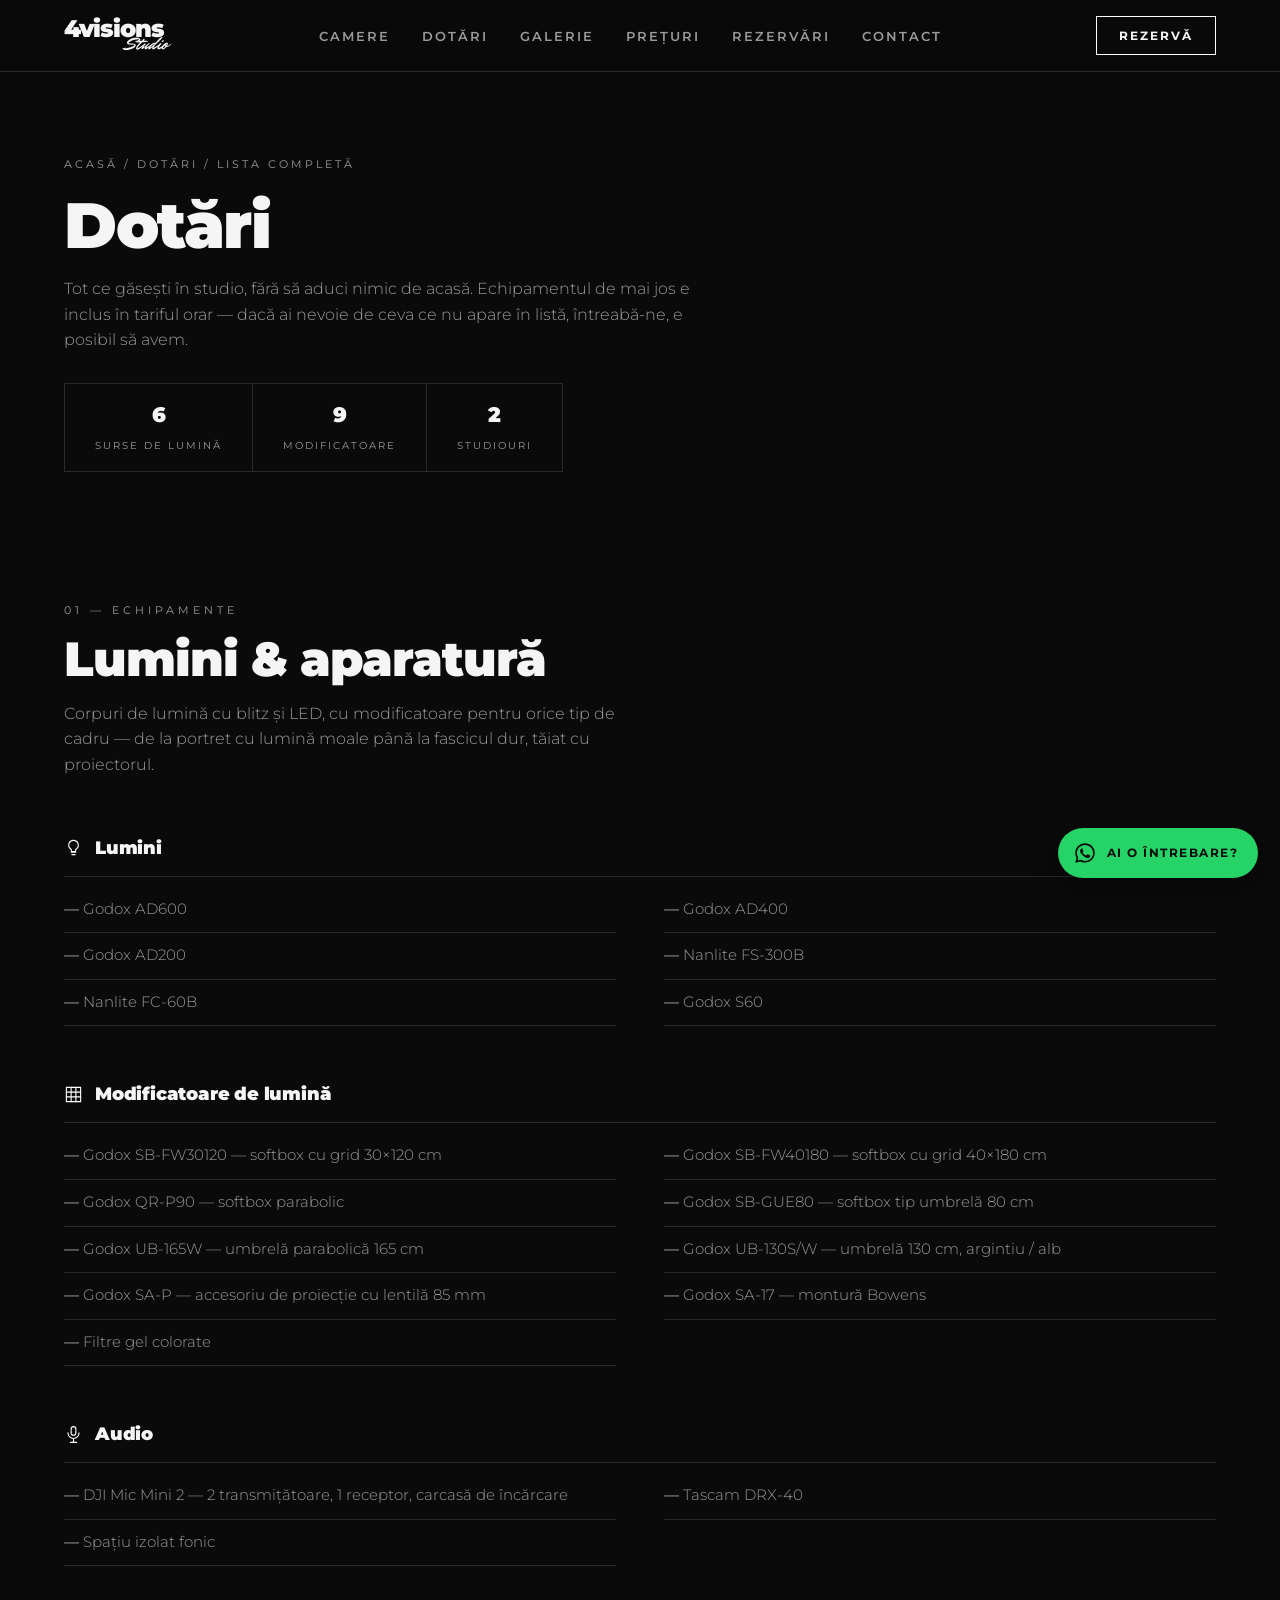
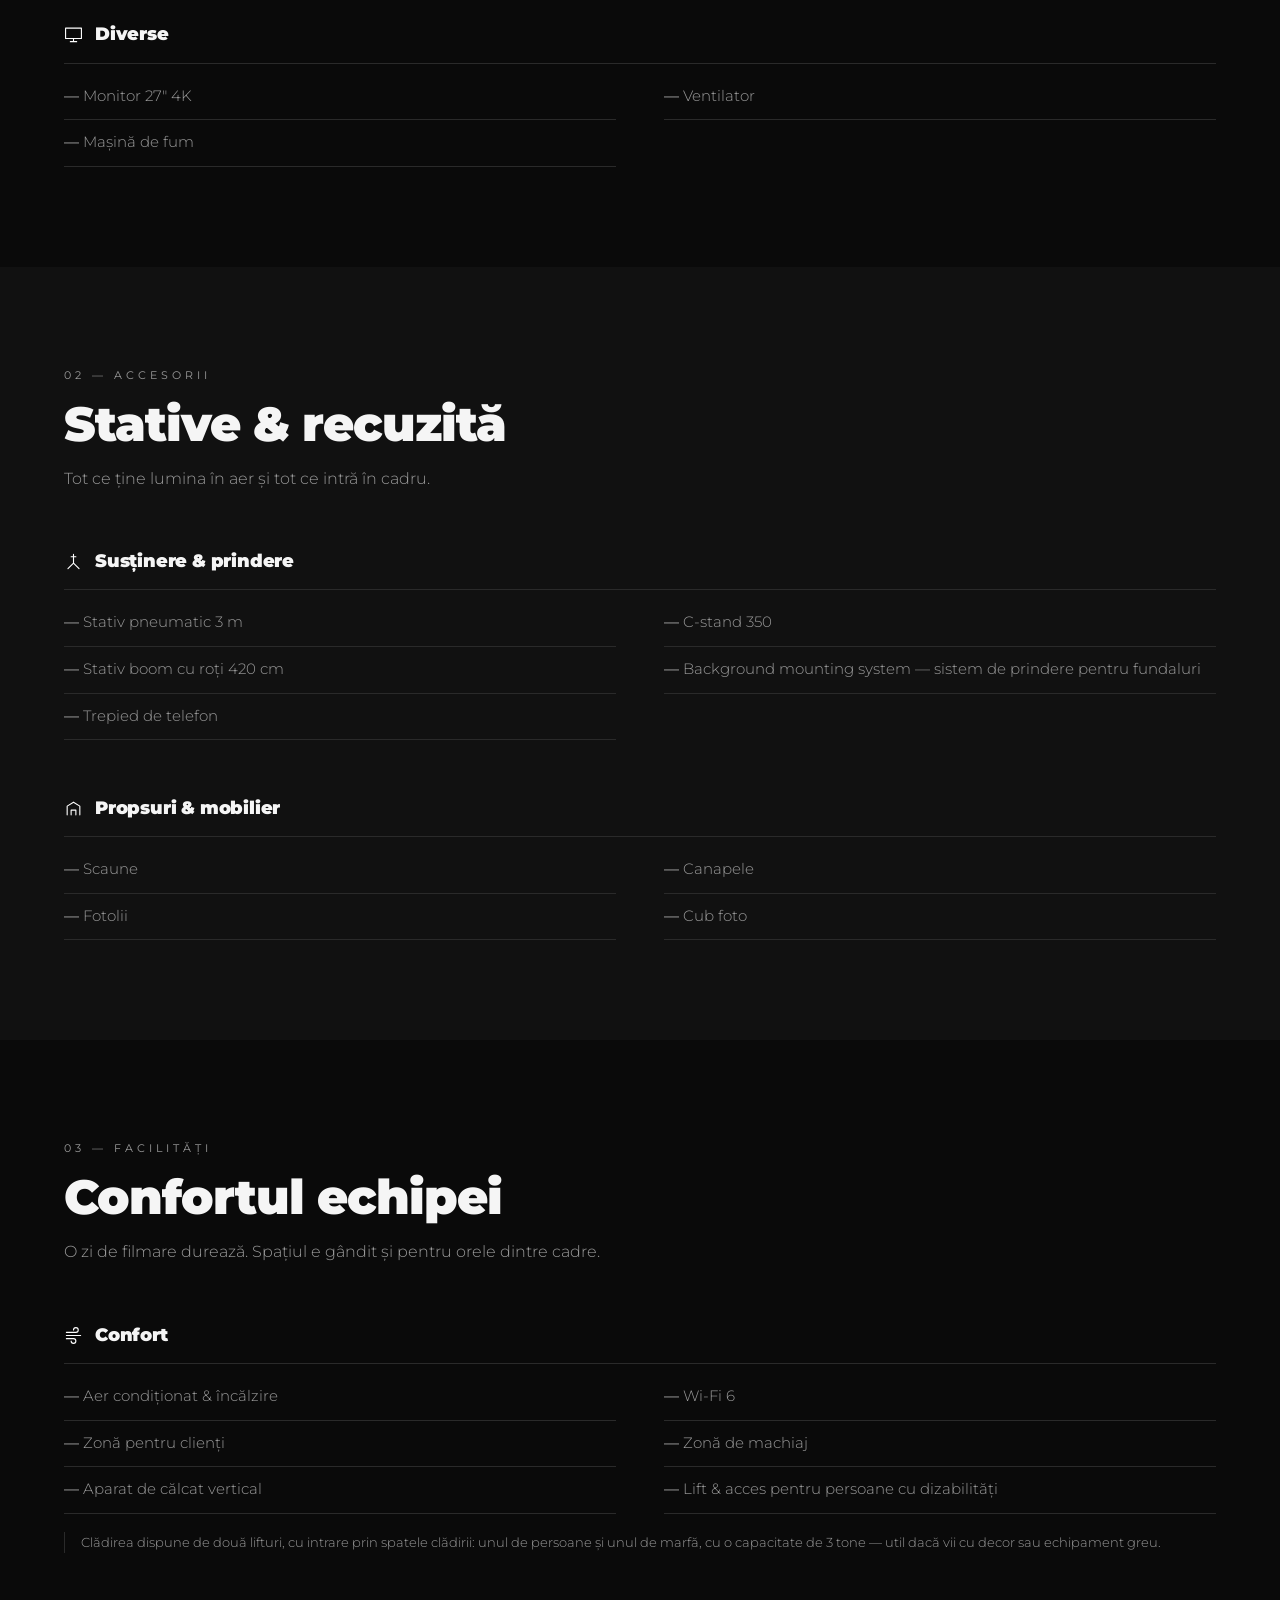
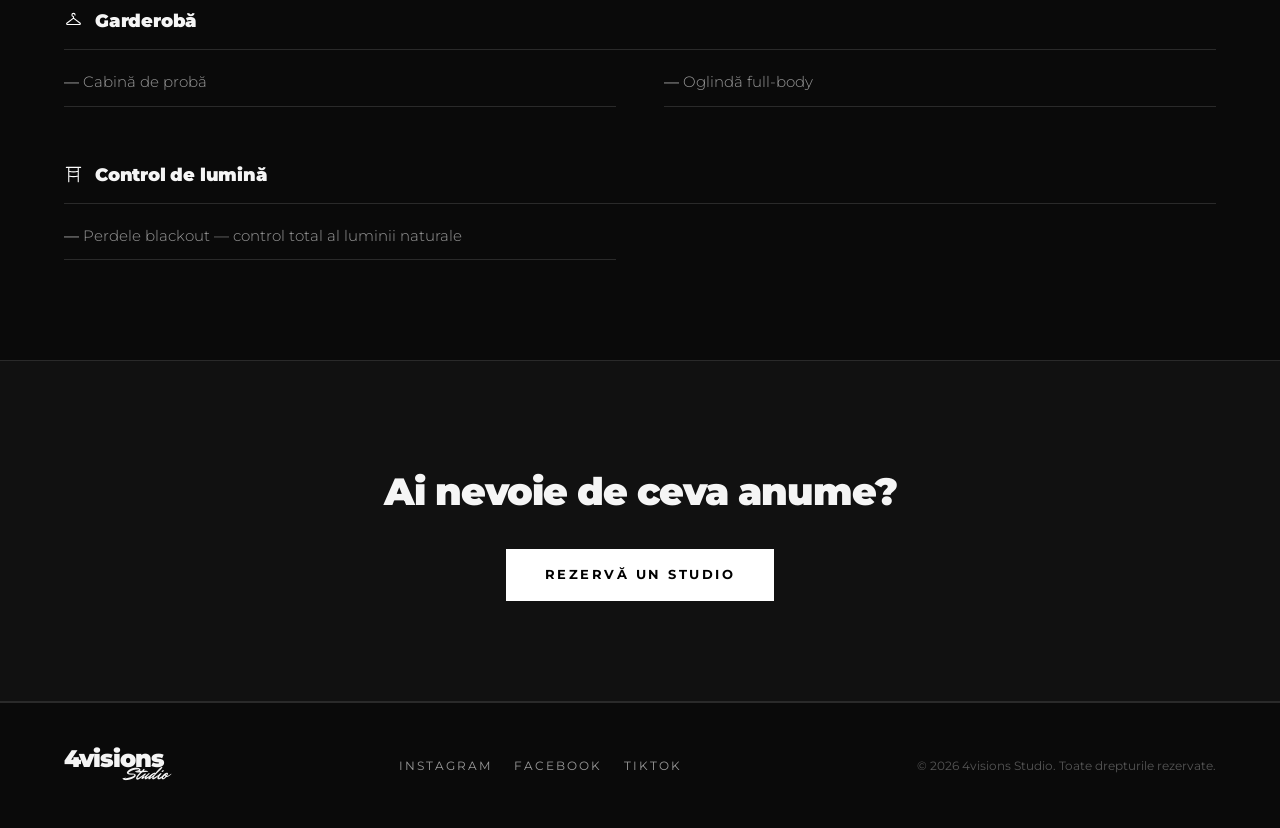
==== dotari.html @ 2b7507b4 "Secțiune Dotări: rezumat pe prima pagină + pagina completă Rezumat cu șase categorii (lumini, modifi" ====
<!DOCTYPE html>
<html lang="ro">
<head>
<meta charset="UTF-8">
<meta name="viewport" content="width=device-width, initial-scale=1.0">
<title>Dotări | 4visions Studio</title>
<meta name="description" content="Lista completă a dotărilor 4visions Studio — lumini Godox și Nanlite, modificatoare, echipament audio, accesorii de platou și facilități pentru echipe.">
<link rel="preconnect" href="https://fonts.googleapis.com">
<link rel="preconnect" href="https://fonts.gstatic.com" crossorigin>
<link href="https://fonts.googleapis.com/css2?family=Montserrat:wght@300;400;600;700;900&family=Mr+Dafoe&display=swap" rel="stylesheet">
<link rel="stylesheet" href="style.css">
<script>
/* Marchează sloturile de poză care încă n-au fișier în poze/.
   Trebuie definită înainte de imagini, ca onerror să o găsească. */
function slotGol(img){ img.closest('.gitem').classList.add('slot-gol'); }
</script>
</head>
<body>

<!-- ============ NAV ============ -->
<nav>
  <a href="index.html" class="logo" aria-label="4visions Studio">
    <span class="l1">4visions</span><span class="l2">Studio</span>
  </a>
  <ul class="nav-links" id="navLinks">
    <li><a href="index.html#camere">Camere</a></li>
    <li><a href="index.html#dotari">Dotări</a></li>
    <li><a href="index.html#galerie">Galerie</a></li>
    <li><a href="index.html#preturi">Prețuri</a></li>
    <li><a href="index.html#rezervari">Rezervări</a></li>
    <li><a href="index.html#contact">Contact</a></li>
  </ul>
  <a href="index.html#rezervari" class="nav-cta">Rezervă</a>
  <button class="burger" id="burger" aria-label="Meniu"><span></span><span></span><span></span></button>
</nav>

<!-- ============ HEAD PAGINĂ ============ -->
<header class="page-head">
  <div class="wrap">
    <span class="crumb"><a href="index.html">Acasă</a> / <a href="index.html#dotari">Dotări</a> / Lista completă</span>
    <h1>Dotări</h1>
    <p class="lead">Tot ce găsești în studio, fără să aduci nimic de acasă. Echipamentul de mai jos e inclus în tariful orar — dacă ai nevoie de ceva ce nu apare în listă, întreabă-ne, e posibil să avem.</p>
    <div class="statbar">
      <div><b>6</b><span>Surse de lumină</span></div>
      <div><b>9</b><span>Modificatoare</span></div>
      <div><b>2</b><span>Studiouri</span></div>
    </div>
  </div>
</header>

<!-- ============ ECHIPAMENTE ============ -->
<section id="echipamente">
  <div class="wrap">
    <div class="sec-head rev">
      <span class="kicker">01 — Echipamente</span>
      <h2>Lumini & aparatură</h2>
      <p>Corpuri de lumină cu blitz și LED, cu modificatoare pentru orice tip de cadru — de la portret cu lumină moale până la fascicul dur, tăiat cu proiectorul.</p>
    </div>

    <!-- Strip de poze cu echipamentul. Se ascunde automat cât timp niciun fișier nu există,
         ca pagina să nu arate goală. Ca să îl activezi, pune în poze/ oricare dintre fișierele
         de mai jos (dotari-lumini.jpg, dotari-modificatoare.jpg, …) — nu trebuie schimbat nimic aici. -->
    <div class="shots-wrap rev">
      <div class="shots">
        <figure class="gitem"><img src="poze/dotari-lumini.jpg" alt="Lumini Godox și Nanlite din dotarea studioului" onerror="slotGol(this)"><figcaption class="cap">Lumini</figcaption></figure>
        <figure class="gitem"><img src="poze/dotari-modificatoare.jpg" alt="Softbox-uri, umbrele și modificatoare de lumină" onerror="slotGol(this)"><figcaption class="cap">Modificatoare</figcaption></figure>
        <figure class="gitem"><img src="poze/dotari-audio.jpg" alt="Echipament audio: DJI Mic Mini 2 și reportofon Tascam" onerror="slotGol(this)"><figcaption class="cap">Audio</figcaption></figure>
        <figure class="gitem"><img src="poze/dotari-accesorii.jpg" alt="Stative, c-stand și accesorii de platou" onerror="slotGol(this)"><figcaption class="cap">Accesorii de platou</figcaption></figure>
        <figure class="gitem"><img src="poze/dotari-machiaj.jpg" alt="Zona de machiaj cu oglindă" onerror="slotGol(this)"><figcaption class="cap">Zonă de machiaj</figcaption></figure>
        <figure class="gitem"><img src="poze/dotari-proba.jpg" alt="Cabina de probă și oglinda full-body" onerror="slotGol(this)"><figcaption class="cap">Cabină de probă</figcaption></figure>
      </div>
    </div>

    <div class="dot-block rev">
      <h3>
        <svg class="ico" viewBox="0 0 24 24" aria-hidden="true"><path d="M9 18h6M10 21h4M12 3a6 6 0 0 0-3.5 10.9c.6.5.9 1.2.9 1.9V17h5.2v-1.2c0-.7.3-1.4.9-1.9A6 6 0 0 0 12 3Z"/></svg>
        Lumini
      </h3>
      <ul class="feat">
        <li>Godox AD600</li>
        <li>Godox AD400</li>
        <li>Godox AD200</li>
        <li>Nanlite FS-300B</li>
        <li>Nanlite FC-60B</li>
        <li>Godox S60</li>
      </ul>
    </div>

    <div class="dot-block rev">
      <h3>
        <svg class="ico" viewBox="0 0 24 24" aria-hidden="true"><rect x="3" y="3" width="18" height="18"/><path d="M3 9h18M3 15h18M9 3v18M15 3v18"/></svg>
        Modificatoare de lumină
      </h3>
      <ul class="feat">
        <li>Godox SB-FW30120 — softbox cu grid 30×120 cm</li>
        <li>Godox SB-FW40180 — softbox cu grid 40×180 cm</li>
        <li>Godox QR-P90 — softbox parabolic</li>
        <li>Godox SB-GUE80 — softbox tip umbrelă 80 cm</li>
        <li>Godox UB-165W — umbrelă parabolică 165 cm</li>
        <li>Godox UB-130S/W — umbrelă 130 cm, argintiu / alb</li>
        <li>Godox SA-P — accesoriu de proiecție cu lentilă 85 mm</li>
        <li>Godox SA-17 — montură Bowens</li>
        <li>Filtre gel colorate</li>
      </ul>
    </div>

    <div class="dot-block rev">
      <h3>
        <svg class="ico" viewBox="0 0 24 24" aria-hidden="true"><rect x="9" y="2" width="6" height="11" rx="3"/><path d="M5 10a7 7 0 0 0 14 0M12 17v5M8 22h8"/></svg>
        Audio
      </h3>
      <ul class="feat">
        <li>DJI Mic Mini 2 — 2 transmițătoare, 1 receptor, carcasă de încărcare</li>
        <li>Tascam DRX-40</li>
        <li>Spațiu izolat fonic</li>
      </ul>
    </div>

    <div class="dot-block rev">
      <h3>
        <svg class="ico" viewBox="0 0 24 24" aria-hidden="true"><rect x="2" y="4" width="20" height="13"/><path d="M8 21h8M12 17v4"/></svg>
        Diverse
      </h3>
      <ul class="feat">
        <li>Monitor 27" 4K</li>
        <li>Ventilator</li>
        <li>Mașină de fum</li>
      </ul>
    </div>
  </div>
</section>

<!-- ============ ACCESORII ============ -->
<section id="accesorii" style="background:var(--bg2)">
  <div class="wrap">
    <div class="sec-head rev">
      <span class="kicker">02 — Accesorii</span>
      <h2>Stative & recuzită</h2>
      <p>Tot ce ține lumina în aer și tot ce intră în cadru.</p>
    </div>
    <div class="dot-block rev">
      <h3>
        <svg class="ico" viewBox="0 0 24 24" aria-hidden="true"><path d="M12 3v11M5 21l7-7 7 7M9 6h6"/></svg>
        Susținere & prindere
      </h3>
      <ul class="feat">
        <li>Stativ pneumatic 3 m</li>
        <li>C-stand 350</li>
        <li>Stativ boom cu roți 420 cm</li>
        <li>Background mounting system — sistem de prindere pentru fundaluri</li>
        <li>Trepied de telefon</li>
      </ul>
    </div>
    <div class="dot-block rev">
      <h3>
        <svg class="ico" viewBox="0 0 24 24" aria-hidden="true"><path d="M4 20V9l8-5 8 5v11M9 20v-6h6v6"/></svg>
        Propsuri & mobilier
      </h3>
      <ul class="feat">
        <li>Scaune</li>
        <li>Canapele</li>
        <li>Fotolii</li>
        <li>Cub foto</li>
      </ul>
    </div>
  </div>
</section>

<!-- ============ FACILITĂȚI ============ -->
<section id="facilitati">
  <div class="wrap">
    <div class="sec-head rev">
      <span class="kicker">03 — Facilități</span>
      <h2>Confortul echipei</h2>
      <p>O zi de filmare durează. Spațiul e gândit și pentru orele dintre cadre.</p>
    </div>

    <div class="dot-block rev">
      <h3>
        <svg class="ico" viewBox="0 0 24 24" aria-hidden="true"><path d="M3 8h12a3 3 0 1 0-3-3M3 16h9a3 3 0 1 1-3 3M3 12h18"/></svg>
        Confort
      </h3>
      <ul class="feat">
        <li>Aer condiționat & încălzire</li>
        <li>Wi-Fi 6</li>
        <li>Zonă pentru clienți</li>
        <li>Zonă de machiaj</li>
        <li>Aparat de călcat vertical</li>
        <li>Lift & acces pentru persoane cu dizabilități</li>
      </ul>
      <p class="dot-note">Clădirea dispune de două lifturi, cu intrare prin spatele clădirii: unul de persoane și unul de marfă, cu o capacitate de 3 tone — util dacă vii cu decor sau echipament greu.</p>
    </div>

    <div class="dot-block rev">
      <h3>
        <svg class="ico" viewBox="0 0 24 24" aria-hidden="true"><path d="M12 7a2 2 0 1 1 2-2M12 7v2M12 9 3.5 15.5A1 1 0 0 0 4.1 17h15.8a1 1 0 0 0 .6-1.5L12 9Z"/></svg>
        Garderobă
      </h3>
      <ul class="feat">
        <li>Cabină de probă</li>
        <li>Oglindă full-body</li>
      </ul>
    </div>

    <div class="dot-block rev">
      <h3>
        <svg class="ico" viewBox="0 0 24 24" aria-hidden="true"><path d="M3 3h18M6 3v18M18 3v18M6 8c4 1 8 1 12 0M6 14c4 1 8 1 12 0"/></svg>
        Control de lumină
      </h3>
      <ul class="feat">
        <li>Perdele blackout — control total al luminii naturale</li>
      </ul>
    </div>
  </div>
</section>

<!-- lightbox -->
<div class="lb" id="lb">
  <button class="x" onclick="lbClose()">✕</button>
  <button class="prev" onclick="lbNav(-1)">‹</button>
  <img id="lbImg" src="" alt="">
  <button class="next" onclick="lbNav(1)">›</button>
</div>

<!-- ============ CTA ============ -->
<section class="cta-band">
  <div class="wrap rev">
    <h2>Ai nevoie de ceva anume?</h2>
    <a href="index.html#rezervari" class="btn solid">Rezervă un studio</a>
  </div>
</section>

<!-- ============ FOOTER ============ -->
<footer>
  <a href="index.html" class="logo"><span class="l1">4visions</span><span class="l2">Studio</span></a>
  <div class="soc">
    <a href="https://instagram.com/" target="_blank" rel="noopener">Instagram</a>
    <a href="https://facebook.com/" target="_blank" rel="noopener">Facebook</a>
    <a href="https://tiktok.com/" target="_blank" rel="noopener">TikTok</a>
  </div>
  <p>© <span id="yr"></span> 4visions Studio. Toate drepturile rezervate.</p>
</footer>

<script>
/* ---------- nav mobil ---------- */
const burger = document.getElementById('burger');
const navLinks = document.getElementById('navLinks');
burger.addEventListener('click', () => {
  burger.classList.toggle('open');
  navLinks.classList.toggle('open');
});

/* ---------- reveal la scroll ---------- */
const io = new IntersectionObserver(es => es.forEach(e => {
  if (e.isIntersecting) { e.target.classList.add('in'); io.unobserve(e.target); }
}), { threshold: .12 });
document.querySelectorAll('.rev').forEach(el => io.observe(el));

/* ---------- strip de poze: ascunde-l cât timp niciun slot n-are fișier ---------- */
window.addEventListener('load', () => {
  document.querySelectorAll('.shots-wrap').forEach(box => {
    const slots = [...box.querySelectorAll('.gitem')];
    if (slots.length && slots.every(s => s.classList.contains('slot-gol'))) box.hidden = true;
  });
});

/* ---------- lightbox ---------- */
const allItems = [...document.querySelectorAll('.gitem')];
const items = () => allItems.filter(it => !it.classList.contains('slot-gol'));
let lbIdx = 0;
const lb = document.getElementById('lb'), lbImg = document.getElementById('lbImg');
allItems.forEach(it => it.addEventListener('click', () => {
  if (it.classList.contains('slot-gol')) return;   // slot fără poză, nu deschide lightbox
  lbIdx = items().indexOf(it);
  lbImg.src = it.querySelector('img').src;
  lb.classList.add('open');
}));
function lbClose(){ lb.classList.remove('open'); }
function lbNav(d){
  const list = items();
  if (!list.length) return;
  lbIdx = (lbIdx + d + list.length) % list.length;
  lbImg.src = list[lbIdx].querySelector('img').src;
}
lb.addEventListener('click', e => { if (e.target === lb) lbClose(); });
document.addEventListener('keydown', e => {
  if (!lb.classList.contains('open')) return;
  if (e.key === 'Escape') lbClose();
  if (e.key === 'ArrowLeft') lbNav(-1);
  if (e.key === 'ArrowRight') lbNav(1);
});

document.getElementById('yr').textContent = new Date().getFullYear();
</script>
<script src="wa.js"></script>
</body>
</html>
---- style.css ----
/* ============================================================
   4VISIONS STUDIO — EDITEAZĂ CULORILE AICI DACĂ VREI
   ============================================================ */
:root{
  --bg:#0a0a0a;
  --bg2:#111111;
  --bg3:#1a1a1a;
  --text:#f5f5f5;
  --muted:#9a9a9a;
  --line:#2a2a2a;
  --accent:#ffffff;
}
*{margin:0;padding:0;box-sizing:border-box}
html{scroll-behavior:smooth}
body{background:var(--bg);color:var(--text);font-family:'Montserrat',sans-serif;line-height:1.6;overflow-x:hidden}
img{max-width:100%;display:block}
a{color:inherit;text-decoration:none}
::selection{background:#fff;color:#000}

/* ---------- LOGO (recreat din logoul original) ---------- */
.logo{display:inline-flex;flex-direction:column;line-height:1;position:relative}
.logo .l1{font-weight:900;letter-spacing:-1px;font-size:1.5rem}
.logo .l2{font-family:'Mr Dafoe',cursive;font-size:1.15rem;align-self:flex-end;margin-top:-6px;margin-right:-4px;font-weight:400}
.logo.big .l1{font-size:clamp(3.2rem,10vw,6.5rem);letter-spacing:-3px}
.logo.big .l2{font-size:clamp(1.6rem,5vw,3.2rem);margin-top:-14px;margin-right:2px}

/* ---------- NAV ---------- */
nav{position:fixed;top:0;left:0;right:0;z-index:100;display:flex;align-items:center;justify-content:space-between;padding:16px 5%;background:rgba(10,10,10,.85);backdrop-filter:blur(12px);border-bottom:1px solid var(--line)}
.nav-links{display:flex;gap:32px;list-style:none}
.nav-links a{font-size:.8rem;font-weight:600;letter-spacing:2px;text-transform:uppercase;color:var(--muted);transition:color .2s}
.nav-links a:hover{color:#fff}
.nav-cta{border:1px solid #fff;padding:9px 22px;font-size:.75rem;font-weight:700;letter-spacing:2px;text-transform:uppercase;transition:.25s}
.nav-cta:hover{background:#fff;color:#000}
.burger{display:none;flex-direction:column;gap:5px;background:none;border:none;cursor:pointer;padding:6px}
.burger span{width:26px;height:2px;background:#fff;transition:.3s}
.burger.open span:nth-child(1){transform:translateY(7px) rotate(45deg)}
.burger.open span:nth-child(2){opacity:0}
.burger.open span:nth-child(3){transform:translateY(-7px) rotate(-45deg)}

/* ---------- HERO ---------- */
.hero{min-height:100svh;display:flex;flex-direction:column;align-items:center;justify-content:center;text-align:center;position:relative;padding:120px 5% 60px;
  background:
    radial-gradient(ellipse 60% 45% at 50% 0%,rgba(255,255,255,.07),transparent),
    radial-gradient(ellipse 40% 35% at 85% 90%,rgba(255,255,255,.04),transparent),
    var(--bg)}
.hero::after{content:"";position:absolute;inset:0;background:url("data:image/svg+xml,%3Csvg xmlns='http://www.w3.org/2000/svg' width='120' height='120'%3E%3Cfilter id='n'%3E%3CfeTurbulence type='fractalNoise' baseFrequency='0.9' numOctaves='2'/%3E%3C/filter%3E%3Crect width='120' height='120' filter='url(%23n)' opacity='0.035'/%3E%3C/svg%3E");pointer-events:none}
.hero>:not(.flashes){position:relative;z-index:1}

/* ---------- BLITZ-URI PE FUNDAL ---------- */
.flashes{position:absolute;inset:0;overflow:hidden;pointer-events:none;z-index:0}
.flashes span{position:absolute;width:380px;height:380px;border-radius:50%;opacity:0;
  background:radial-gradient(circle,rgba(255,255,255,.85) 0%,rgba(255,255,255,.25) 35%,transparent 70%);
  animation:blitz 2.2s infinite}
/* dublu-pop scurt, ca un blitz real */
@keyframes blitz{
  0%,16%,100%{opacity:0}
  3%{opacity:.9}
  7%{opacity:.1}
  10%{opacity:.5}
}
.flashes span:nth-child(1){top:-8%;left:6%;animation-delay:0s}
.flashes span:nth-child(2){top:12%;right:-6%;width:460px;height:460px;animation-delay:.5s;animation-duration:2.6s}
.flashes span:nth-child(3){bottom:-10%;left:-8%;width:500px;height:500px;animation-delay:.8s;animation-duration:2.3s}
.flashes span:nth-child(4){top:38%;left:22%;width:260px;height:260px;animation-delay:1.2s;animation-duration:2.9s}
.flashes span:nth-child(5){bottom:6%;right:14%;width:320px;height:320px;animation-delay:1.5s;animation-duration:2.4s}
.flashes span:nth-child(6){top:-6%;left:44%;width:300px;height:300px;animation-delay:1.8s;animation-duration:3.1s}
.flashes span:nth-child(7){top:55%;right:-4%;width:420px;height:420px;animation-delay:.2s;animation-duration:2.7s}
.flashes span:nth-child(8){bottom:-8%;left:38%;width:360px;height:360px;animation-delay:1s;animation-duration:2.8s}
.flashes span:nth-child(9){top:20%;left:-6%;width:340px;height:340px;animation-delay:1.4s;animation-duration:2.1s}
.flashes span:nth-child(10){top:70%;left:55%;width:280px;height:280px;animation-delay:1.7s;animation-duration:3.3s}
@media(max-width:900px){.flashes span{transform:scale(.7)}}
@media(max-width:640px){.flashes span{transform:scale(.5)}}
@media (prefers-reduced-motion:reduce){.flashes span{animation:none}}
.hero p.tag{margin-top:28px;color:var(--muted);font-weight:300;font-size:clamp(.95rem,2.5vw,1.15rem);letter-spacing:1px;max-width:560px}
.hero .stats{display:flex;gap:0;margin-top:44px;border:1px solid var(--line)}
.hero .stats div{padding:16px 34px;text-align:center}
.hero .stats div+div{border-left:1px solid var(--line)}
.hero .stats b{display:block;font-size:1.5rem;font-weight:900}
.hero .stats span{font-size:.7rem;letter-spacing:2px;text-transform:uppercase;color:var(--muted)}
.hero-btns{display:flex;gap:16px;margin-top:44px;flex-wrap:wrap;justify-content:center}
.btn{display:inline-block;padding:15px 38px;font-size:.8rem;font-weight:700;letter-spacing:2.5px;text-transform:uppercase;border:1px solid #fff;transition:.25s;cursor:pointer;background:none;color:#fff;font-family:inherit}
.btn.solid{background:#fff;color:#000}
.btn.solid:hover{background:transparent;color:#fff}
.btn.ghost:hover{background:#fff;color:#000}
.scroll-hint{position:absolute;bottom:26px;left:50%;transform:translateX(-50%);color:var(--muted);font-size:.65rem;letter-spacing:3px;text-transform:uppercase;animation:float 2.2s ease-in-out infinite}
@keyframes float{0%,100%{transform:translate(-50%,0)}50%{transform:translate(-50%,8px)}}

/* ---------- SECȚIUNI ---------- */
section{padding:100px 5%}
.wrap{max-width:1200px;margin:0 auto}
.sec-head{margin-bottom:56px}
.sec-head .kicker{font-size:.7rem;letter-spacing:4px;text-transform:uppercase;color:var(--muted);display:block;margin-bottom:12px}
.sec-head h2{font-size:clamp(1.9rem,5vw,3rem);font-weight:900;letter-spacing:-1px;line-height:1.15}
.sec-head p{color:var(--muted);margin-top:14px;max-width:600px;font-weight:300}

/* ---------- CAMERE ---------- */
.rooms{display:grid;grid-template-columns:1fr 1fr;gap:28px}
.room{border:1px solid var(--line);background:var(--bg2);overflow:hidden;display:flex;flex-direction:column;transition:transform .3s,border-color .3s}
.room:hover{transform:translateY(-6px);border-color:#555}
.room .ph{aspect-ratio:16/10;overflow:hidden;position:relative}
.room .ph img{width:100%;height:100%;object-fit:cover;filter:grayscale(35%);transition:transform .6s,filter .6s}
.room:hover .ph img{transform:scale(1.05);filter:grayscale(0%)}
.room .badge{position:absolute;top:16px;left:16px;background:rgba(0,0,0,.75);backdrop-filter:blur(6px);padding:8px 16px;font-size:.72rem;font-weight:700;letter-spacing:2px;text-transform:uppercase;border:1px solid rgba(255,255,255,.25)}
.room .body{padding:32px;flex:1;display:flex;flex-direction:column}
.room h3{font-size:1.5rem;font-weight:900;letter-spacing:-.5px}
.room .mp{font-size:2.6rem;font-weight:900;color:transparent;-webkit-text-stroke:1px #666;line-height:1;margin:6px 0 18px}
.room ul{list-style:none;margin-bottom:26px}
.room li{padding:9px 0;border-bottom:1px solid var(--line);color:var(--muted);font-size:.9rem;font-weight:300}
.room li::before{content:"— ";color:#fff}
.room .btn{margin-top:auto;text-align:center}

/* ---------- GALERIE ---------- */
#galerie{background:var(--bg2)}
.filters{display:flex;gap:12px;flex-wrap:wrap;margin-bottom:36px}
.filters button{background:none;border:1px solid var(--line);color:var(--muted);padding:10px 24px;font-size:.72rem;font-weight:700;letter-spacing:2px;text-transform:uppercase;cursor:pointer;transition:.2s;font-family:inherit}
.filters button.active,.filters button:hover{border-color:#fff;color:#fff}
.grid{display:grid;grid-template-columns:repeat(3,1fr);gap:18px}
.gitem{position:relative;overflow:hidden;cursor:pointer;aspect-ratio:4/5;background:var(--bg3)}
.gitem img{width:100%;height:100%;object-fit:cover;filter:grayscale(25%);transition:transform .5s,filter .5s}
.gitem:hover img{transform:scale(1.06);filter:grayscale(0)}
.gitem .cap{position:absolute;inset:auto 0 0 0;padding:40px 18px 14px;background:linear-gradient(transparent,rgba(0,0,0,.85));font-size:.72rem;letter-spacing:2px;text-transform:uppercase;opacity:0;transform:translateY(8px);transition:.3s}
.gitem:hover .cap{opacity:1;transform:translateY(0)}
.gitem.hide{display:none}

/* lightbox */
.lb{position:fixed;inset:0;background:rgba(0,0,0,.95);z-index:200;display:none;align-items:center;justify-content:center;padding:5%}
.lb.open{display:flex}
.lb img{max-width:92vw;max-height:86vh;object-fit:contain}
.lb button{position:absolute;background:none;border:1px solid #444;color:#fff;width:48px;height:48px;font-size:1.2rem;cursor:pointer;transition:.2s}
.lb button:hover{border-color:#fff}
.lb .x{top:22px;right:22px}
.lb .prev{left:18px;top:50%;transform:translateY(-50%)}
.lb .next{right:18px;top:50%;transform:translateY(-50%)}

/* ---------- PREȚURI ---------- */
.prices{display:grid;grid-template-columns:1fr 1fr;gap:28px}
.pcard{border:1px solid var(--line);padding:44px 38px;background:var(--bg2);position:relative;transition:border-color .3s}
.pcard:hover{border-color:#666}
.pcard .name{font-size:.75rem;letter-spacing:3px;text-transform:uppercase;color:var(--muted)}
.pcard h3{font-size:1.6rem;font-weight:900;margin:6px 0 4px}
.pcard .price{font-size:3rem;font-weight:900;margin:18px 0 4px}
.pcard .price small{font-size:1rem;font-weight:400;color:var(--muted)}
.pcard hr{border:none;border-top:1px solid var(--line);margin:24px 0}
.pcard ul{list-style:none}
.pcard li{padding:8px 0;color:var(--muted);font-size:.9rem;font-weight:300;display:flex;justify-content:space-between;gap:12px}
.pcard li b{color:#fff;font-weight:600;white-space:nowrap}
.pnote{margin-top:26px;color:var(--muted);font-size:.85rem;font-weight:300;text-align:center}

/* ---------- REZERVĂRI ---------- */
#rezervari{background:var(--bg2)}
.book{display:grid;grid-template-columns:1fr 1fr;gap:48px;align-items:start}
.field{margin-bottom:22px}
.field label{display:block;font-size:.7rem;letter-spacing:2.5px;text-transform:uppercase;color:var(--muted);margin-bottom:10px}
.field input,.field select,.field textarea{width:100%;background:var(--bg);border:1px solid var(--line);color:#fff;padding:14px 16px;font-family:inherit;font-size:.95rem;transition:border-color .2s;border-radius:0;-webkit-appearance:none}
.field input:focus,.field select:focus,.field textarea:focus{outline:none;border-color:#fff}
.field select{background-image:url("data:image/svg+xml,%3Csvg xmlns='http://www.w3.org/2000/svg' width='12' height='8'%3E%3Cpath d='M1 1l5 5 5-5' stroke='%23999' fill='none' stroke-width='2'/%3E%3C/svg%3E");background-repeat:no-repeat;background-position:right 16px center}
.two{display:grid;grid-template-columns:1fr 1fr;gap:16px}

/* calendar */
.cal{border:1px solid var(--line);background:var(--bg);padding:22px}
.cal-head{display:flex;align-items:center;justify-content:space-between;margin-bottom:16px}
.cal-head b{font-size:.85rem;letter-spacing:2px;text-transform:uppercase}
.cal-head button{background:none;border:1px solid var(--line);color:#fff;width:36px;height:36px;cursor:pointer;transition:.2s;font-size:.9rem}
.cal-head button:hover{border-color:#fff}
.cal-grid{display:grid;grid-template-columns:repeat(7,1fr);gap:5px;text-align:center}
.cal-grid .dow{font-size:.6rem;letter-spacing:1px;color:var(--muted);text-transform:uppercase;padding:6px 0}
.cal-grid .day{aspect-ratio:1;display:flex;align-items:center;justify-content:center;font-size:.85rem;cursor:pointer;border:1px solid transparent;transition:.15s}
.cal-grid .day:hover{border-color:#666}
.cal-grid .day.off{color:#3a3a3a;cursor:default;border:none}
.cal-grid .day.sel{background:#fff;color:#000;font-weight:700}
.cal-grid .day.today{border-color:#555}
.slots{display:grid;grid-template-columns:repeat(4,1fr);gap:8px;margin-top:18px}
.slots button{background:none;border:1px solid var(--line);color:var(--muted);padding:10px 0;font-size:.8rem;cursor:pointer;transition:.15s;font-family:inherit}
.slots button:hover{border-color:#fff;color:#fff}
.slots button.sel{background:#fff;color:#000;font-weight:700;border-color:#fff}
.summary{margin-top:22px;border:1px dashed var(--line);padding:18px;font-size:.85rem;color:var(--muted)}
.summary b{color:#fff}
.summary .est{font-size:1.25rem;font-weight:900;color:#fff;margin-top:6px}
.book .btn{width:100%;margin-top:8px}
.ok-msg{display:none;margin-top:16px;border:1px solid #2e5c34;background:#12210f;color:#9fd98f;padding:14px 18px;font-size:.85rem}

/* ---------- CONTACT ---------- */
.contact{display:grid;grid-template-columns:repeat(3,1fr);gap:28px}
.ccard{border:1px solid var(--line);padding:36px 30px;background:var(--bg2);text-align:center;transition:border-color .3s}
.ccard:hover{border-color:#666}
.ccard .ico{font-size:1.6rem;margin-bottom:14px}
.ccard h4{font-size:.75rem;letter-spacing:3px;text-transform:uppercase;color:var(--muted);margin-bottom:10px}
.ccard p,.ccard a{font-size:1.05rem;font-weight:600}
.ccard small{display:block;color:var(--muted);font-weight:300;margin-top:6px}

/* ---------- BLOC ÎNTREBĂRI ---------- */
.ask{margin-top:38px;padding:34px 30px;border:1px solid var(--line);background:var(--bg2);text-align:center}
.ask p{color:var(--muted);font-weight:300;margin-bottom:20px}

/* ---------- BUTON FLOTANT WHATSAPP ---------- */
.wa-fab{position:fixed;right:22px;bottom:22px;z-index:120;display:flex;align-items:center;gap:10px;
  padding:13px 20px 13px 15px;border-radius:999px;background:#25d366;color:#0a0a0a;
  font-size:.78rem;font-weight:700;letter-spacing:1.5px;text-transform:uppercase;
  box-shadow:0 8px 28px rgba(0,0,0,.45);transition:transform .25s,box-shadow .25s}
.wa-fab svg{width:24px;height:24px;fill:#0a0a0a;flex-shrink:0}
.wa-fab:hover{transform:translateY(-3px);box-shadow:0 12px 34px rgba(37,211,102,.35)}
@media(max-width:640px){
  .wa-fab{right:16px;bottom:16px;padding:14px;gap:0}
  .wa-fab span{display:none}
}

/* ---------- FOOTER ---------- */
footer{border-top:1px solid var(--line);padding:44px 5%;display:flex;align-items:center;justify-content:space-between;gap:20px;flex-wrap:wrap}
footer .soc{display:flex;gap:22px}
footer .soc a{font-size:.75rem;letter-spacing:2px;text-transform:uppercase;color:var(--muted);transition:.2s}
footer .soc a:hover{color:#fff}
footer p{color:#555;font-size:.75rem}

/* fade-in la scroll */
.rev{opacity:0;transform:translateY(28px);transition:opacity .7s,transform .7s}
.rev.in{opacity:1;transform:none}

/* ---------- RESPONSIVE ---------- */
@media(max-width:900px){
  .rooms,.prices,.book{grid-template-columns:1fr}
  .grid{grid-template-columns:repeat(2,1fr)}
  .contact{grid-template-columns:1fr}
  section{padding:72px 5%}
  .nav-links{gap:18px}
  .nav-links a{font-size:.72rem;letter-spacing:1.2px}
}
@media(max-width:640px){
  .burger{display:flex}
  .nav-links{position:fixed;top:61px;left:0;right:0;background:rgba(10,10,10,.97);backdrop-filter:blur(14px);flex-direction:column;align-items:center;gap:0;max-height:0;overflow:hidden;transition:max-height .35s;border-bottom:1px solid var(--line)}
  .nav-links.open{max-height:420px}
  .nav-links li{width:100%;text-align:center}
  .nav-links a{display:block;padding:17px 0;border-top:1px solid var(--line)}
  .nav-cta{display:none}
  .grid{grid-template-columns:1fr}
  .hero .stats{flex-direction:column;width:100%;max-width:340px}
  .hero .stats div+div{border-left:none;border-top:1px solid var(--line)}
  .slots{grid-template-columns:repeat(3,1fr)}
  .two{grid-template-columns:1fr}
}

/* ---------- PAGINĂ CAMERĂ (studio-mare.html / camera-foto.html) ---------- */
.room .ph{display:block}
.room .btns{margin-top:auto;display:grid;grid-template-columns:1fr 1fr;gap:12px}
.room .btns .btn{text-align:center;padding:15px 12px}
.page-head{padding:150px 5% 30px}
.crumb{font-size:.7rem;letter-spacing:3px;text-transform:uppercase;color:var(--muted)}
.crumb a:hover{color:#fff}
.page-head h1{font-size:clamp(2.2rem,6vw,4rem);font-weight:900;letter-spacing:-1.5px;margin-top:14px;line-height:1.1}
.page-head .lead{color:var(--muted);max-width:640px;margin-top:16px;font-weight:300}
.statbar{display:inline-flex;margin-top:30px;border:1px solid var(--line);flex-wrap:wrap}
.statbar div{padding:14px 30px;text-align:center}
.statbar div+div{border-left:1px solid var(--line)}
.statbar b{display:block;font-size:1.3rem;font-weight:900}
.statbar span{font-size:.65rem;letter-spacing:2px;text-transform:uppercase;color:var(--muted)}
.space-grid{display:grid;grid-template-columns:repeat(3,1fr);gap:18px}
.space-grid .gitem{aspect-ratio:3/4}
/* Slot fără poză: apare cât timp fișierul din src nu există.
   Pui fișierul în poze/ cu numele din comentariul HTML și slotul devine poză, fără alte modificări. */
.gitem.slot-gol{background:var(--bg2);border:1px dashed var(--line);cursor:default}
.gitem.slot-gol img{display:none}
.gitem.slot-gol .cap{position:absolute;inset:0;padding:0;background:none;display:grid;place-items:center;opacity:1;transform:none;color:var(--muted);font-size:.68rem;letter-spacing:2px}
.gitem.slot-gol:hover img{transform:none}
.feat{display:grid;grid-template-columns:1fr 1fr;gap:0 48px;list-style:none;margin-top:10px}
.feat li{padding:11px 0;border-bottom:1px solid var(--line);color:var(--muted);font-size:.92rem;font-weight:300}
.feat li::before{content:"— ";color:#fff}
.cta-band{border-top:1px solid var(--line);border-bottom:1px solid var(--line);background:var(--bg2);text-align:center}
.cta-band h2{font-size:clamp(1.6rem,4vw,2.4rem);font-weight:900;letter-spacing:-1px;margin-bottom:26px}

/* ---------- DOTĂRI ---------- */
/* rezumatul de pe prima pagină (între Camere și Galerie) */
#dotari{border-top:1px solid var(--line)}
.dot-grid{display:grid;grid-template-columns:repeat(3,1fr);gap:20px}
.dot-card{border:1px solid var(--line);background:var(--bg2);padding:30px 26px;transition:border-color .3s,transform .3s}
.dot-card:hover{border-color:#555;transform:translateY(-4px)}
.dot-card h3{font-size:.95rem;font-weight:700;letter-spacing:.5px;margin:16px 0 10px}
.dot-card p{color:var(--muted);font-size:.85rem;font-weight:300;line-height:1.6}
.ico{width:26px;height:26px;stroke:#fff;fill:none;stroke-width:1.4;stroke-linecap:round;stroke-linejoin:round;display:block}
.dot-more{margin-top:40px;text-align:center}

/* pagina dotari.html */
.dot-block{margin-bottom:54px}
.dot-block:last-child{margin-bottom:0}
.dot-block>h3{font-size:1.1rem;font-weight:900;letter-spacing:-.2px;padding-bottom:14px;border-bottom:1px solid var(--line);display:flex;align-items:center;gap:12px}
.dot-block>h3 .ico{width:19px;height:19px;flex:none}
.dot-note{color:var(--muted);font-size:.82rem;font-weight:300;line-height:1.6;margin-top:18px;padding-left:16px;border-left:1px solid var(--line)}
/* strip de poze cu echipamentele; se ascunde singur cât timp niciun slot n-are fișier */
.shots{display:grid;grid-template-columns:repeat(3,1fr);gap:18px;margin-bottom:54px}
.shots .gitem{aspect-ratio:4/3}
@media(max-width:900px){
  .space-grid{grid-template-columns:1fr}
  .feat{grid-template-columns:1fr}
  .statbar div{padding:12px 18px}
  .dot-grid{grid-template-columns:1fr 1fr}
  .shots{grid-template-columns:1fr 1fr}
}
@media(max-width:640px){
  .room .btns{grid-template-columns:1fr}
  .dot-grid,.shots{grid-template-columns:1fr}
}
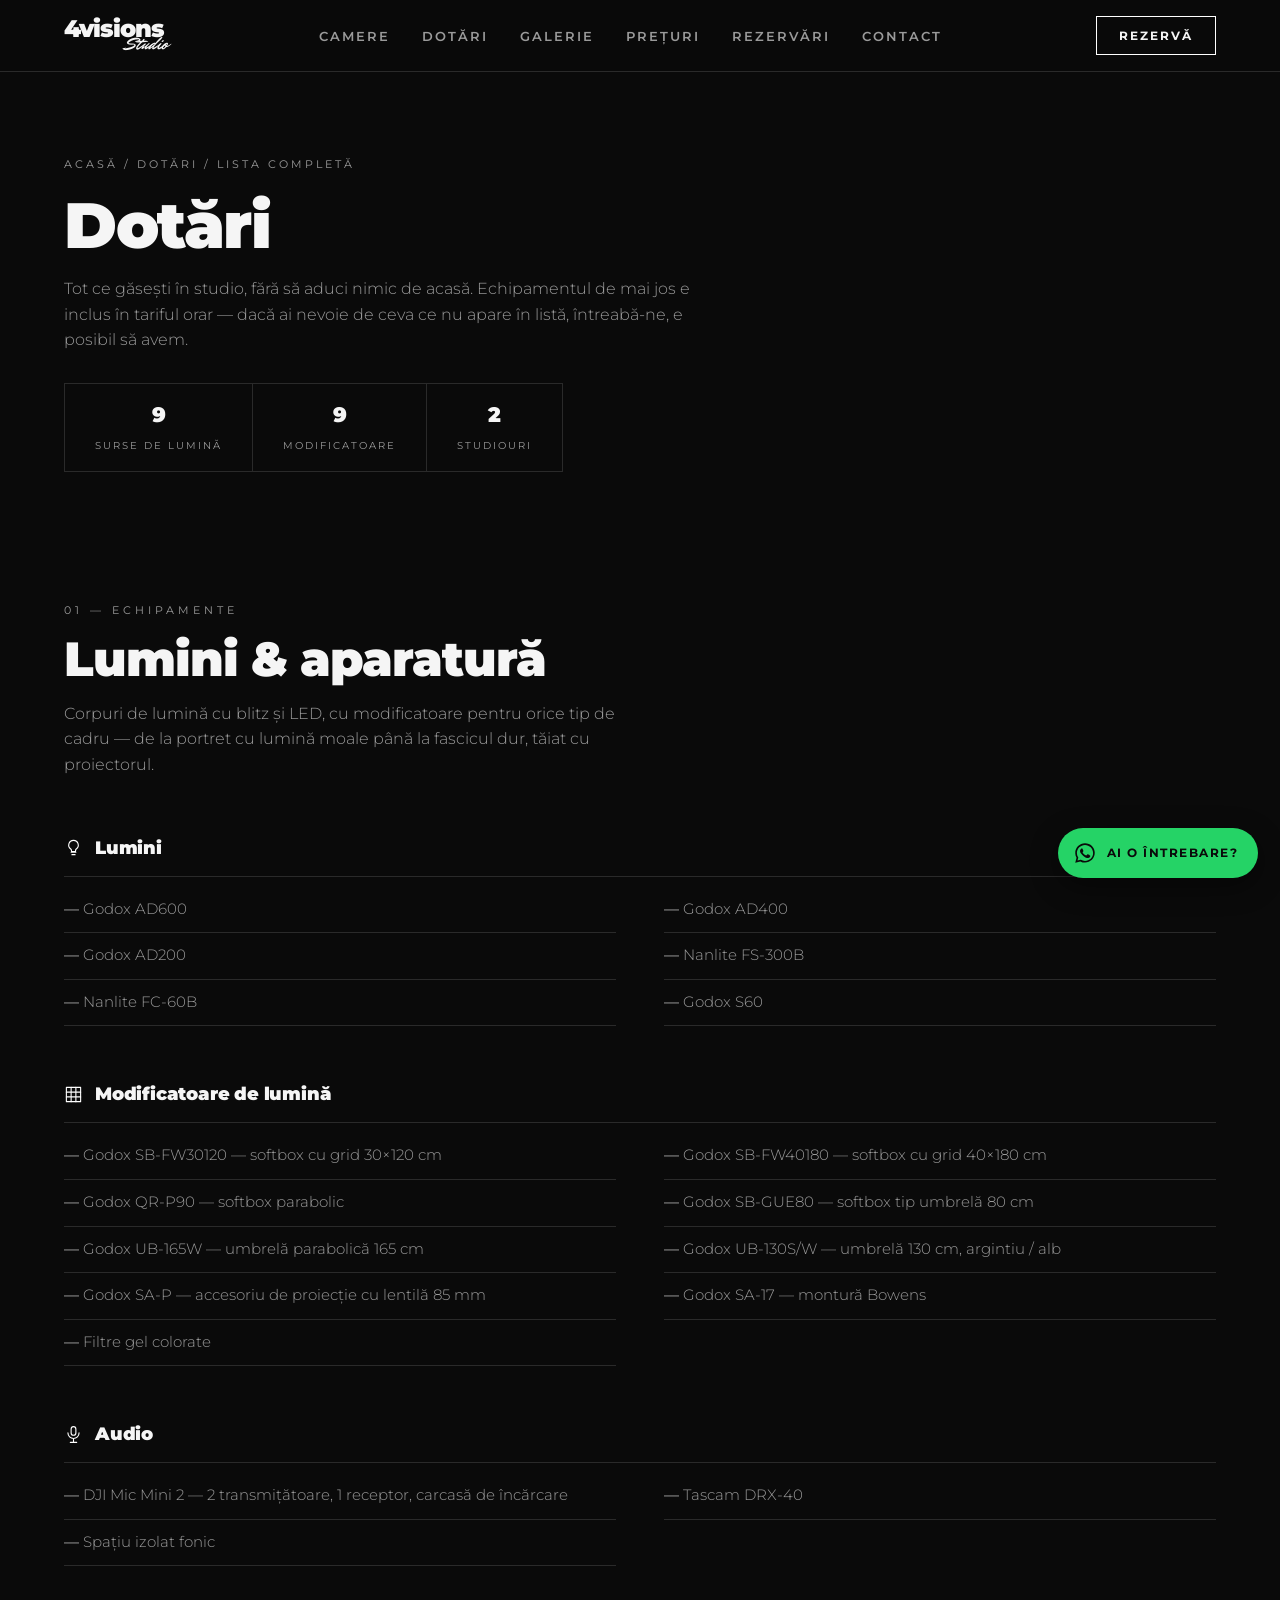
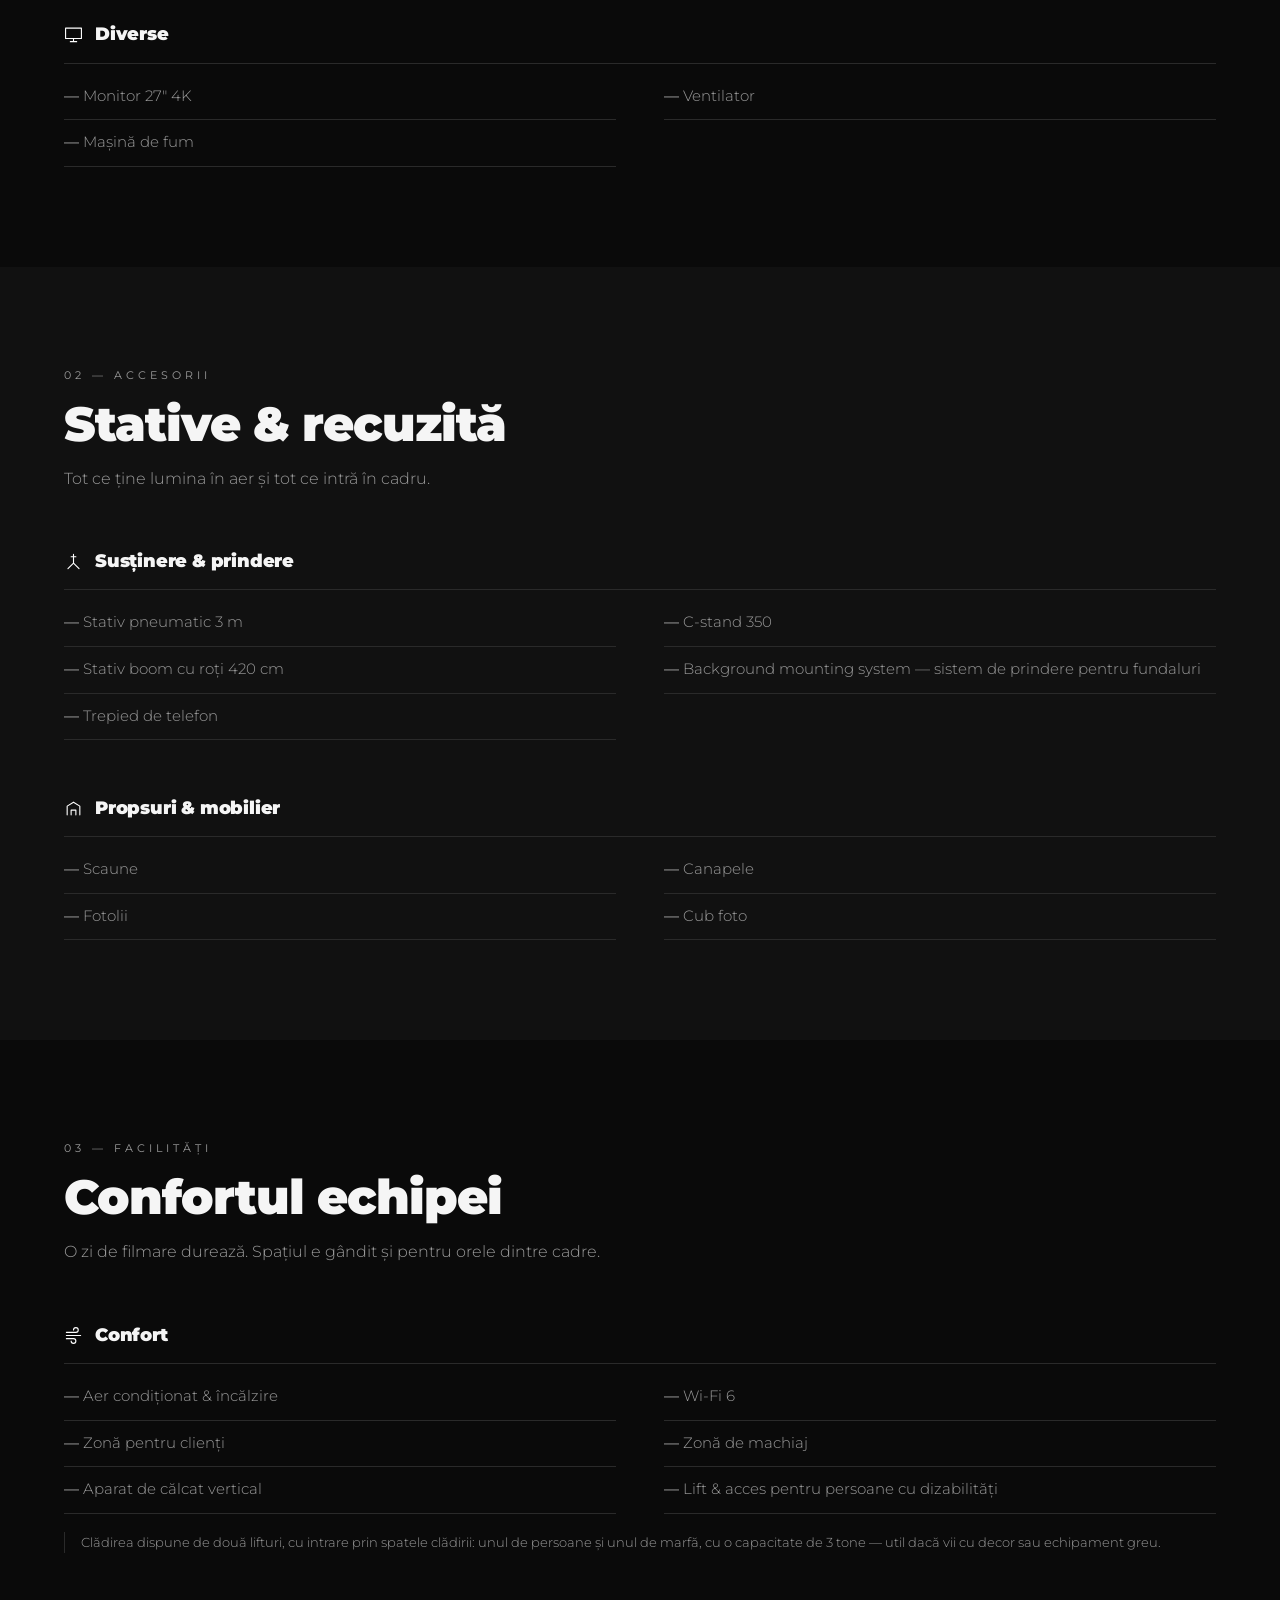
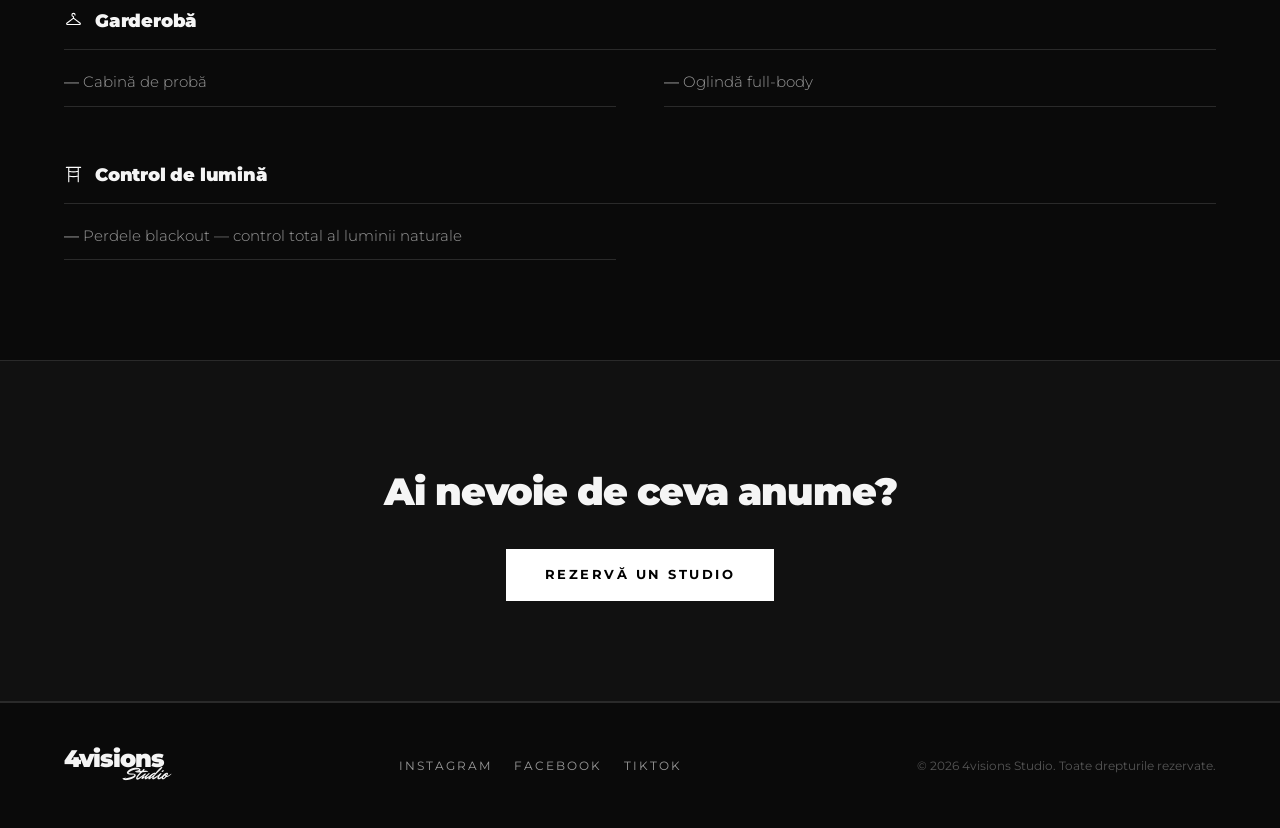
==== commit f4866cc7: "Dotări: 9 surse de lumină în bara de statistici Co-Authored-By: Claude Opus 5 <noreply@anthropic.com" ====
--- a/dotari.html
+++ b/dotari.html
@@ -41,7 +41,7 @@
     <h1>Dotări</h1>
     <p class="lead">Tot ce găsești în studio, fără să aduci nimic de acasă. Echipamentul de mai jos e inclus în tariful orar — dacă ai nevoie de ceva ce nu apare în listă, întreabă-ne, e posibil să avem.</p>
     <div class="statbar">
-      <div><b>6</b><span>Surse de lumină</span></div>
+      <div><b>9</b><span>Surse de lumină</span></div>
       <div><b>9</b><span>Modificatoare</span></div>
       <div><b>2</b><span>Studiouri</span></div>
     </div>
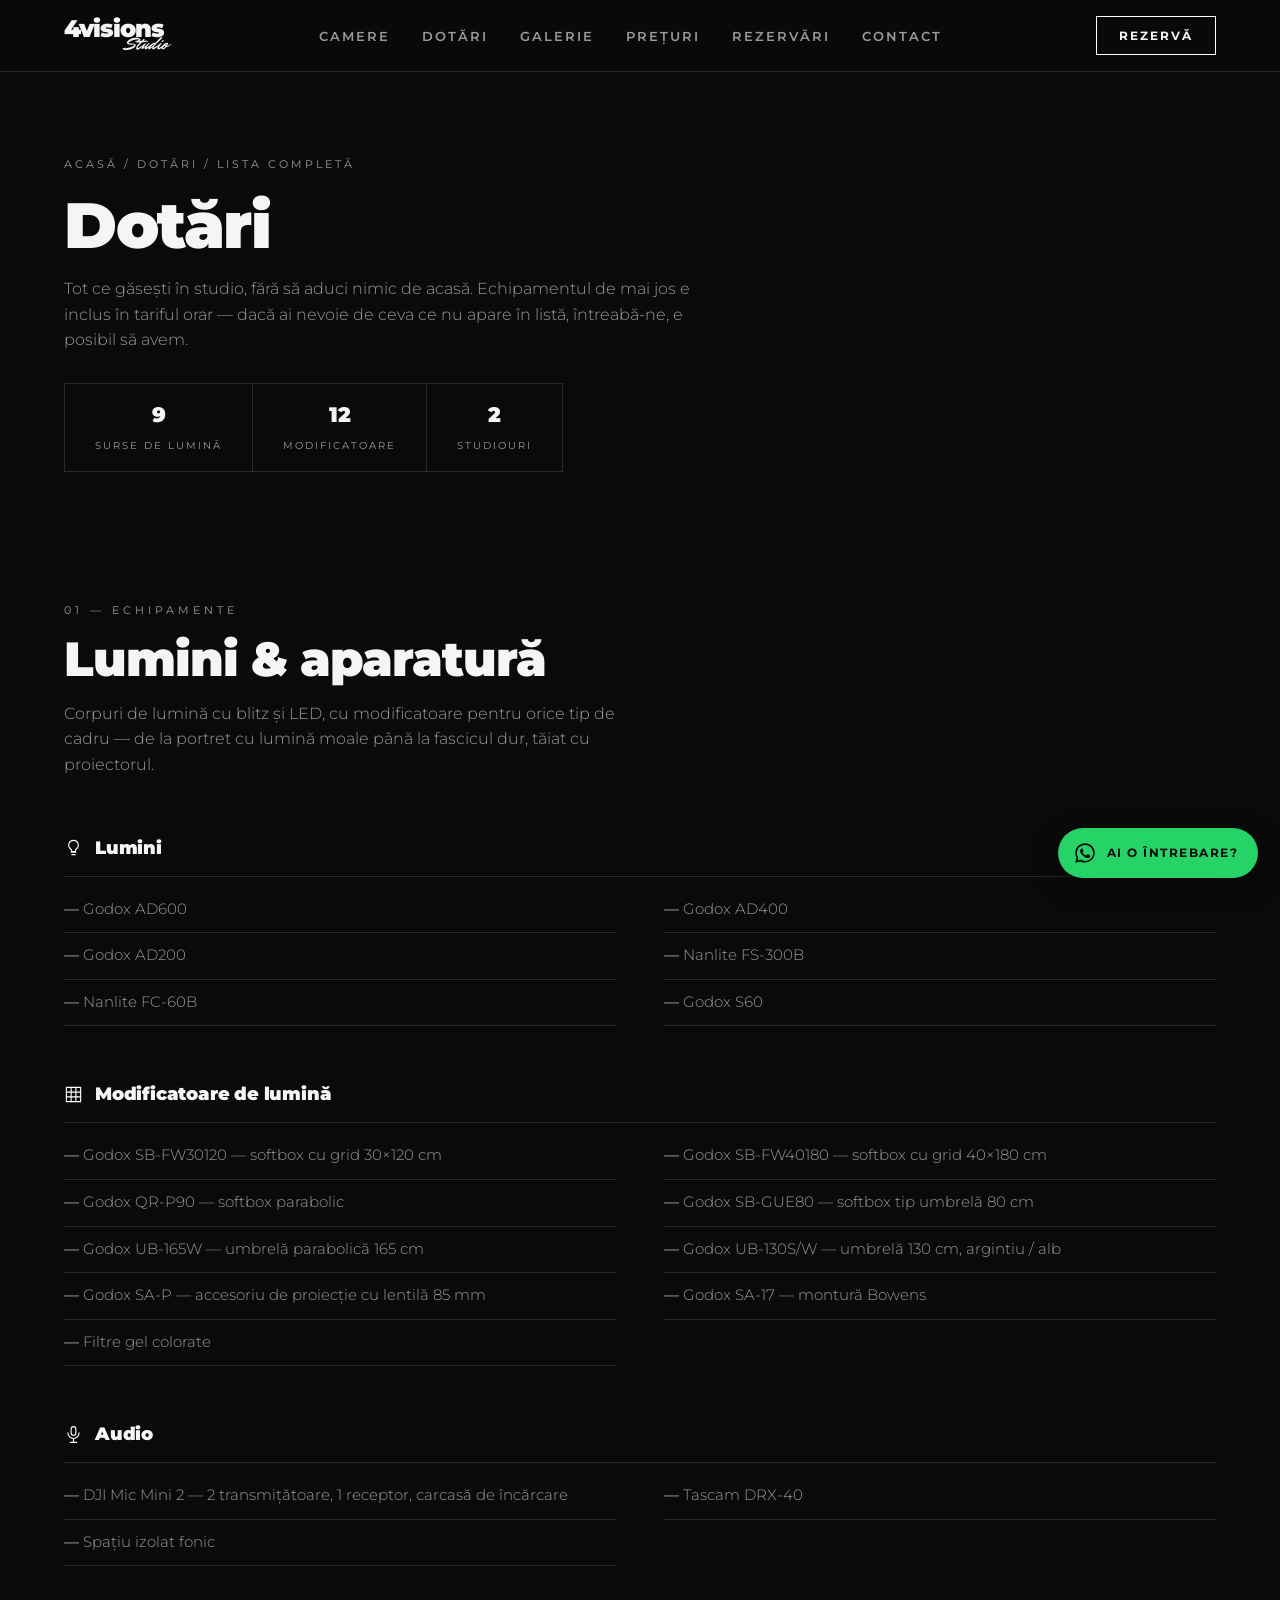
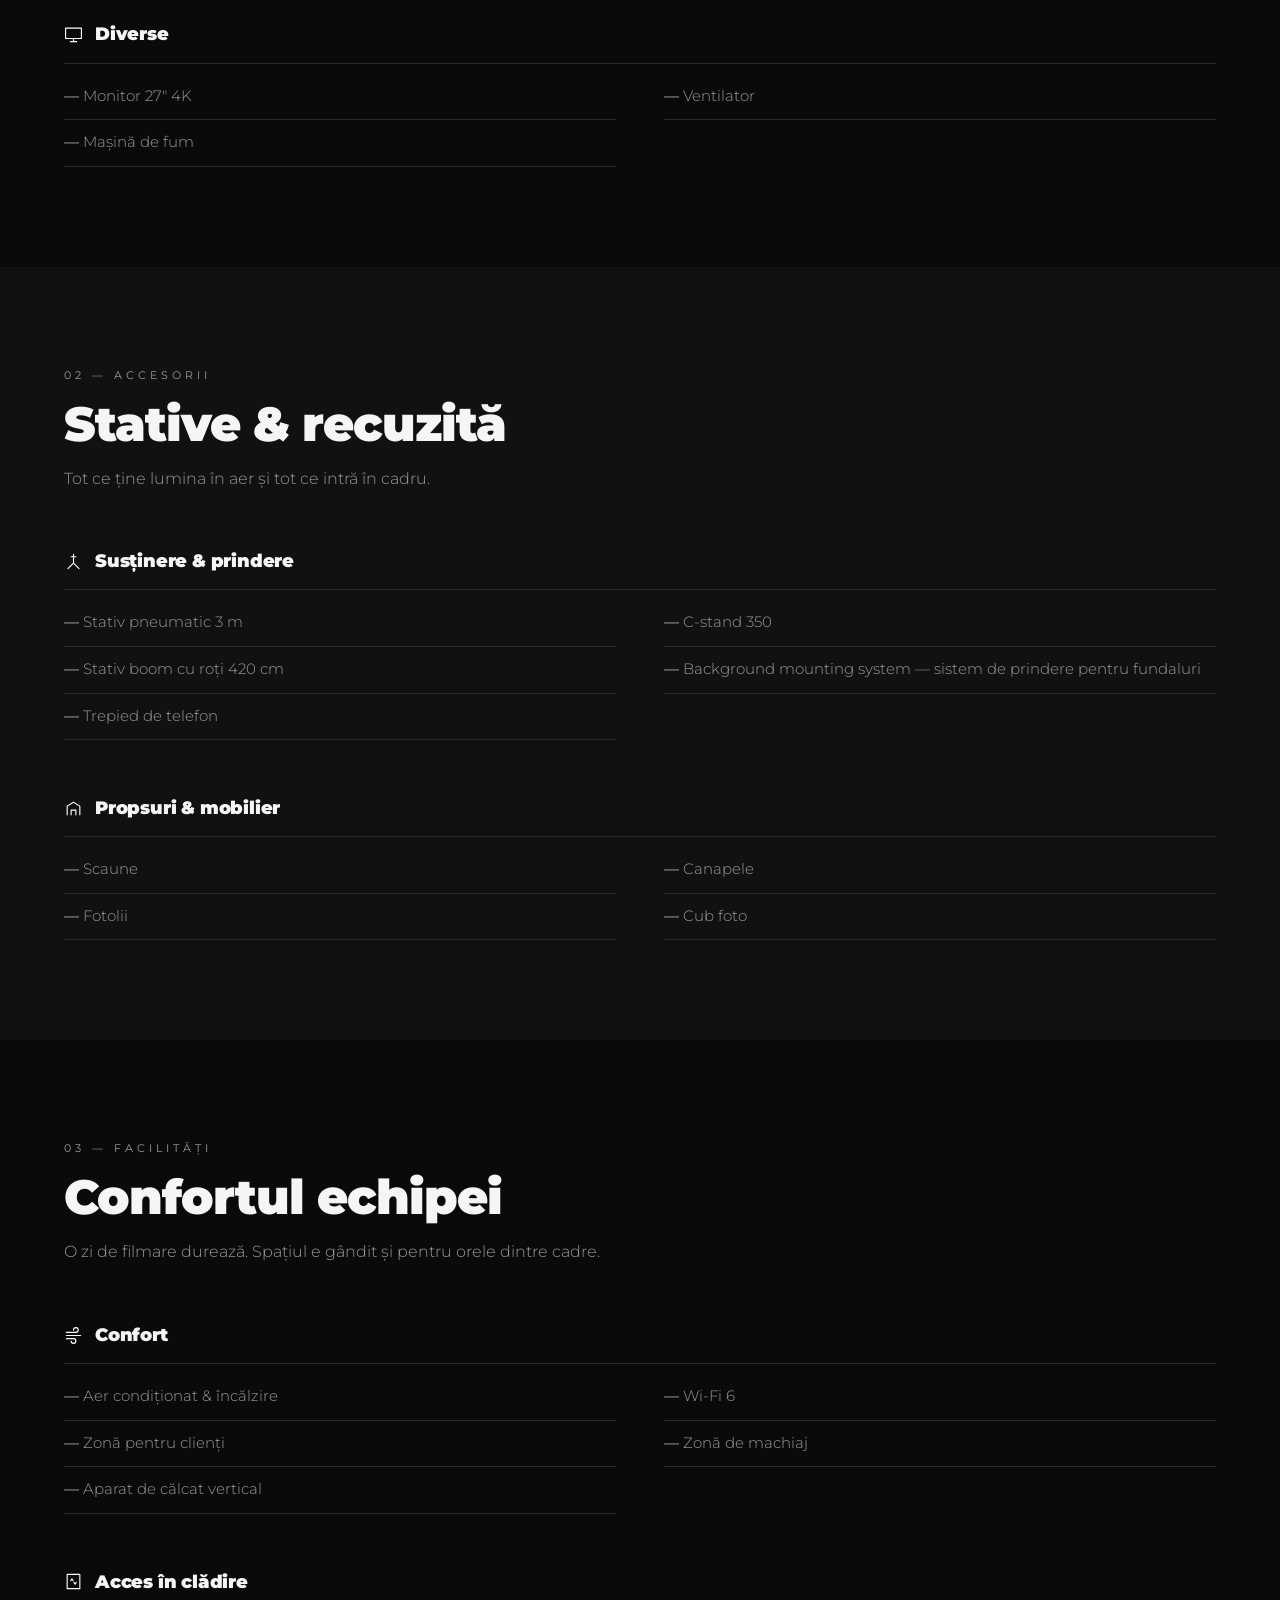
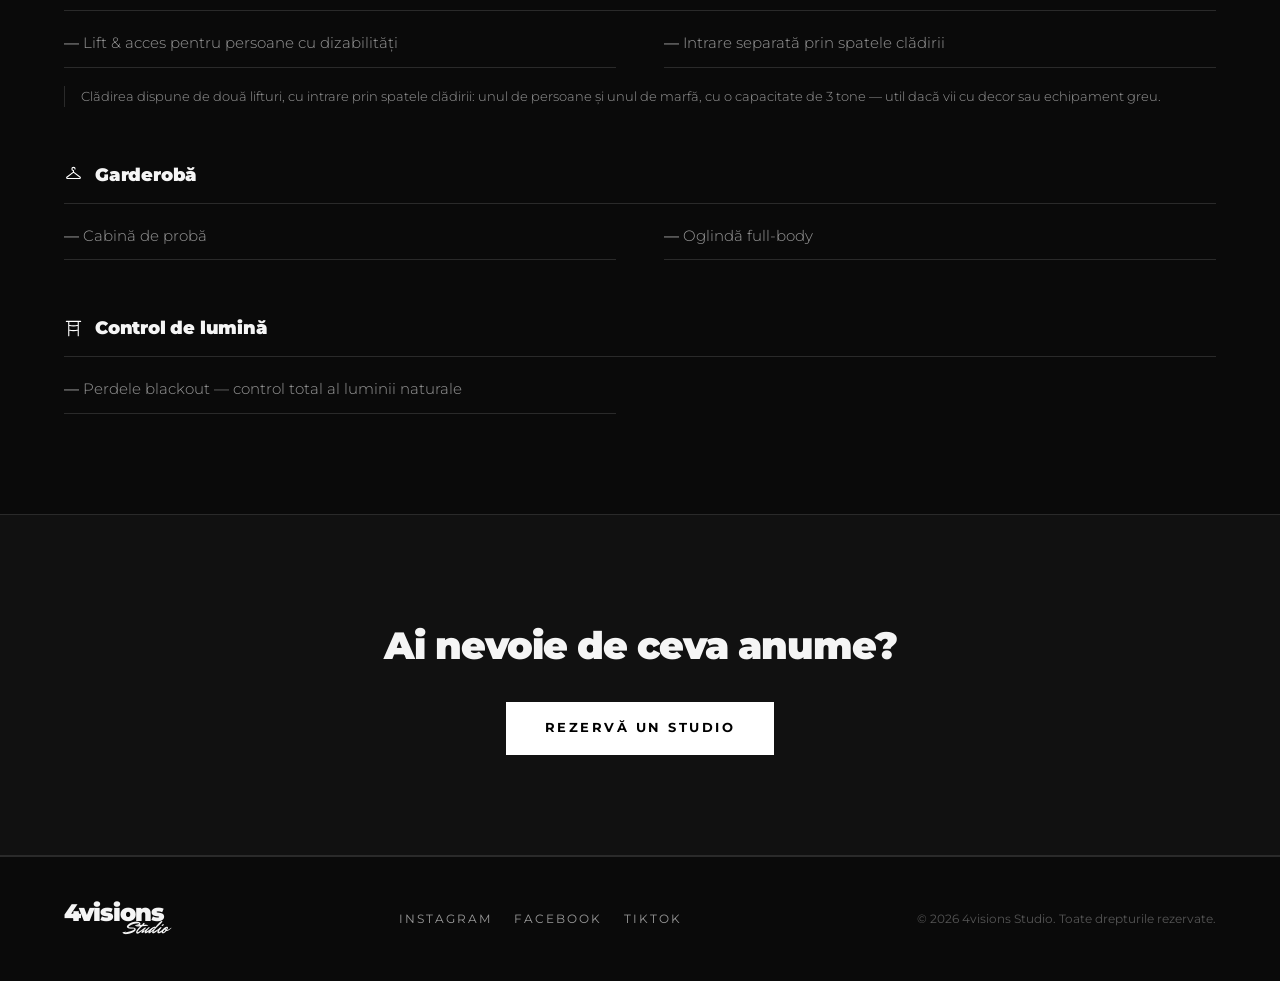
==== commit ef2ddfc4: "Cardurile de dotări duc în pagina de dotări, pe secțiunea potrivită Fiecare card din rezumat devine " ====
--- a/dotari.html
+++ b/dotari.html
@@ -42,7 +42,7 @@
     <p class="lead">Tot ce găsești în studio, fără să aduci nimic de acasă. Echipamentul de mai jos e inclus în tariful orar — dacă ai nevoie de ceva ce nu apare în listă, întreabă-ne, e posibil să avem.</p>
     <div class="statbar">
       <div><b>9</b><span>Surse de lumină</span></div>
-      <div><b>9</b><span>Modificatoare</span></div>
+      <div><b>12</b><span>Modificatoare</span></div>
       <div><b>2</b><span>Studiouri</span></div>
     </div>
   </div>
@@ -71,7 +71,7 @@
       </div>
     </div>
 
-    <div class="dot-block rev">
+    <div class="dot-block rev" id="lumini">
       <h3>
         <svg class="ico" viewBox="0 0 24 24" aria-hidden="true"><path d="M9 18h6M10 21h4M12 3a6 6 0 0 0-3.5 10.9c.6.5.9 1.2.9 1.9V17h5.2v-1.2c0-.7.3-1.4.9-1.9A6 6 0 0 0 12 3Z"/></svg>
         Lumini
@@ -86,7 +86,7 @@
       </ul>
     </div>
 
-    <div class="dot-block rev">
+    <div class="dot-block rev" id="modificatoare">
       <h3>
         <svg class="ico" viewBox="0 0 24 24" aria-hidden="true"><rect x="3" y="3" width="18" height="18"/><path d="M3 9h18M3 15h18M9 3v18M15 3v18"/></svg>
         Modificatoare de lumină
@@ -104,7 +104,7 @@
       </ul>
     </div>
 
-    <div class="dot-block rev">
+    <div class="dot-block rev" id="audio">
       <h3>
         <svg class="ico" viewBox="0 0 24 24" aria-hidden="true"><rect x="9" y="2" width="6" height="11" rx="3"/><path d="M5 10a7 7 0 0 0 14 0M12 17v5M8 22h8"/></svg>
         Audio
@@ -175,7 +175,7 @@
       <p>O zi de filmare durează. Spațiul e gândit și pentru orele dintre cadre.</p>
     </div>
 
-    <div class="dot-block rev">
+    <div class="dot-block rev" id="confort">
       <h3>
         <svg class="ico" viewBox="0 0 24 24" aria-hidden="true"><path d="M3 8h12a3 3 0 1 0-3-3M3 16h9a3 3 0 1 1-3 3M3 12h18"/></svg>
         Confort
@@ -186,12 +186,22 @@
         <li>Zonă pentru clienți</li>
         <li>Zonă de machiaj</li>
         <li>Aparat de călcat vertical</li>
+      </ul>
+    </div>
+
+    <div class="dot-block rev" id="acces">
+      <h3>
+        <svg class="ico" viewBox="0 0 24 24" aria-hidden="true"><rect x="4" y="3" width="16" height="18"/><path d="M8.5 11 10 8.5 11.5 11M12.5 13 14 15.5 15.5 13"/></svg>
+        Acces în clădire
+      </h3>
+      <ul class="feat">
         <li>Lift & acces pentru persoane cu dizabilități</li>
+        <li>Intrare separată prin spatele clădirii</li>
       </ul>
       <p class="dot-note">Clădirea dispune de două lifturi, cu intrare prin spatele clădirii: unul de persoane și unul de marfă, cu o capacitate de 3 tone — util dacă vii cu decor sau echipament greu.</p>
     </div>
 
-    <div class="dot-block rev">
+    <div class="dot-block rev" id="garderoba">
       <h3>
         <svg class="ico" viewBox="0 0 24 24" aria-hidden="true"><path d="M12 7a2 2 0 1 1 2-2M12 7v2M12 9 3.5 15.5A1 1 0 0 0 4.1 17h15.8a1 1 0 0 0 .6-1.5L12 9Z"/></svg>
         Garderobă
--- a/style.css
+++ b/style.css
@@ -270,15 +270,18 @@
 /* rezumatul de pe prima pagină (între Camere și Galerie) */
 #dotari{border-top:1px solid var(--line)}
 .dot-grid{display:grid;grid-template-columns:repeat(3,1fr);gap:20px}
-.dot-card{border:1px solid var(--line);background:var(--bg2);padding:30px 26px;transition:border-color .3s,transform .3s}
+.dot-card{display:block;position:relative;border:1px solid var(--line);background:var(--bg2);padding:30px 26px;transition:border-color .3s,transform .3s}
 .dot-card:hover{border-color:#555;transform:translateY(-4px)}
+/* săgeata apare la hover, ca să se vadă că e link către dotari.html */
+.dot-card::after{content:"→";position:absolute;top:28px;right:26px;color:var(--muted);opacity:0;transform:translateX(-6px);transition:opacity .3s,transform .3s}
+.dot-card:hover::after{opacity:1;transform:none}
 .dot-card h3{font-size:.95rem;font-weight:700;letter-spacing:.5px;margin:16px 0 10px}
 .dot-card p{color:var(--muted);font-size:.85rem;font-weight:300;line-height:1.6}
 .ico{width:26px;height:26px;stroke:#fff;fill:none;stroke-width:1.4;stroke-linecap:round;stroke-linejoin:round;display:block}
 .dot-more{margin-top:40px;text-align:center}
 
 /* pagina dotari.html */
-.dot-block{margin-bottom:54px}
+.dot-block{margin-bottom:54px;scroll-margin-top:96px}   /* offset pentru navul fix la salt pe ancoră */
 .dot-block:last-child{margin-bottom:0}
 .dot-block>h3{font-size:1.1rem;font-weight:900;letter-spacing:-.2px;padding-bottom:14px;border-bottom:1px solid var(--line);display:flex;align-items:center;gap:12px}
 .dot-block>h3 .ico{width:19px;height:19px;flex:none}
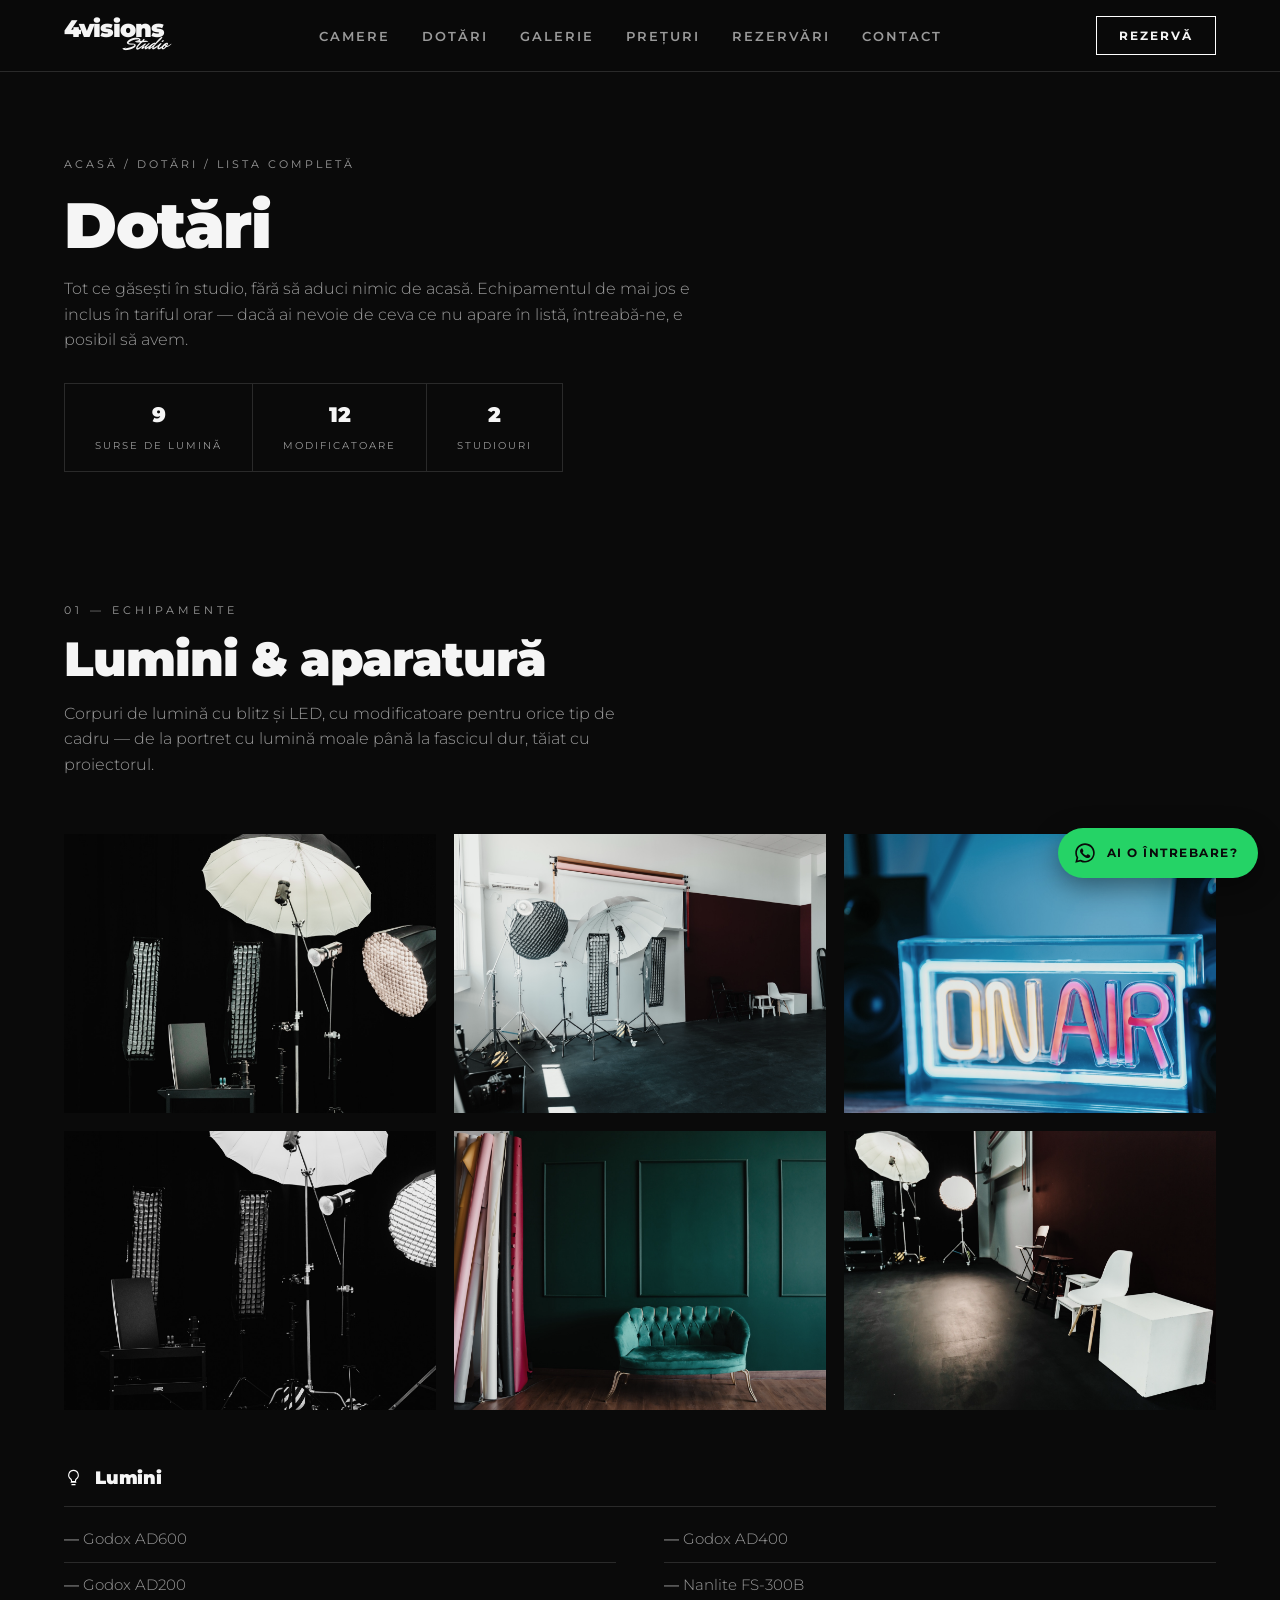
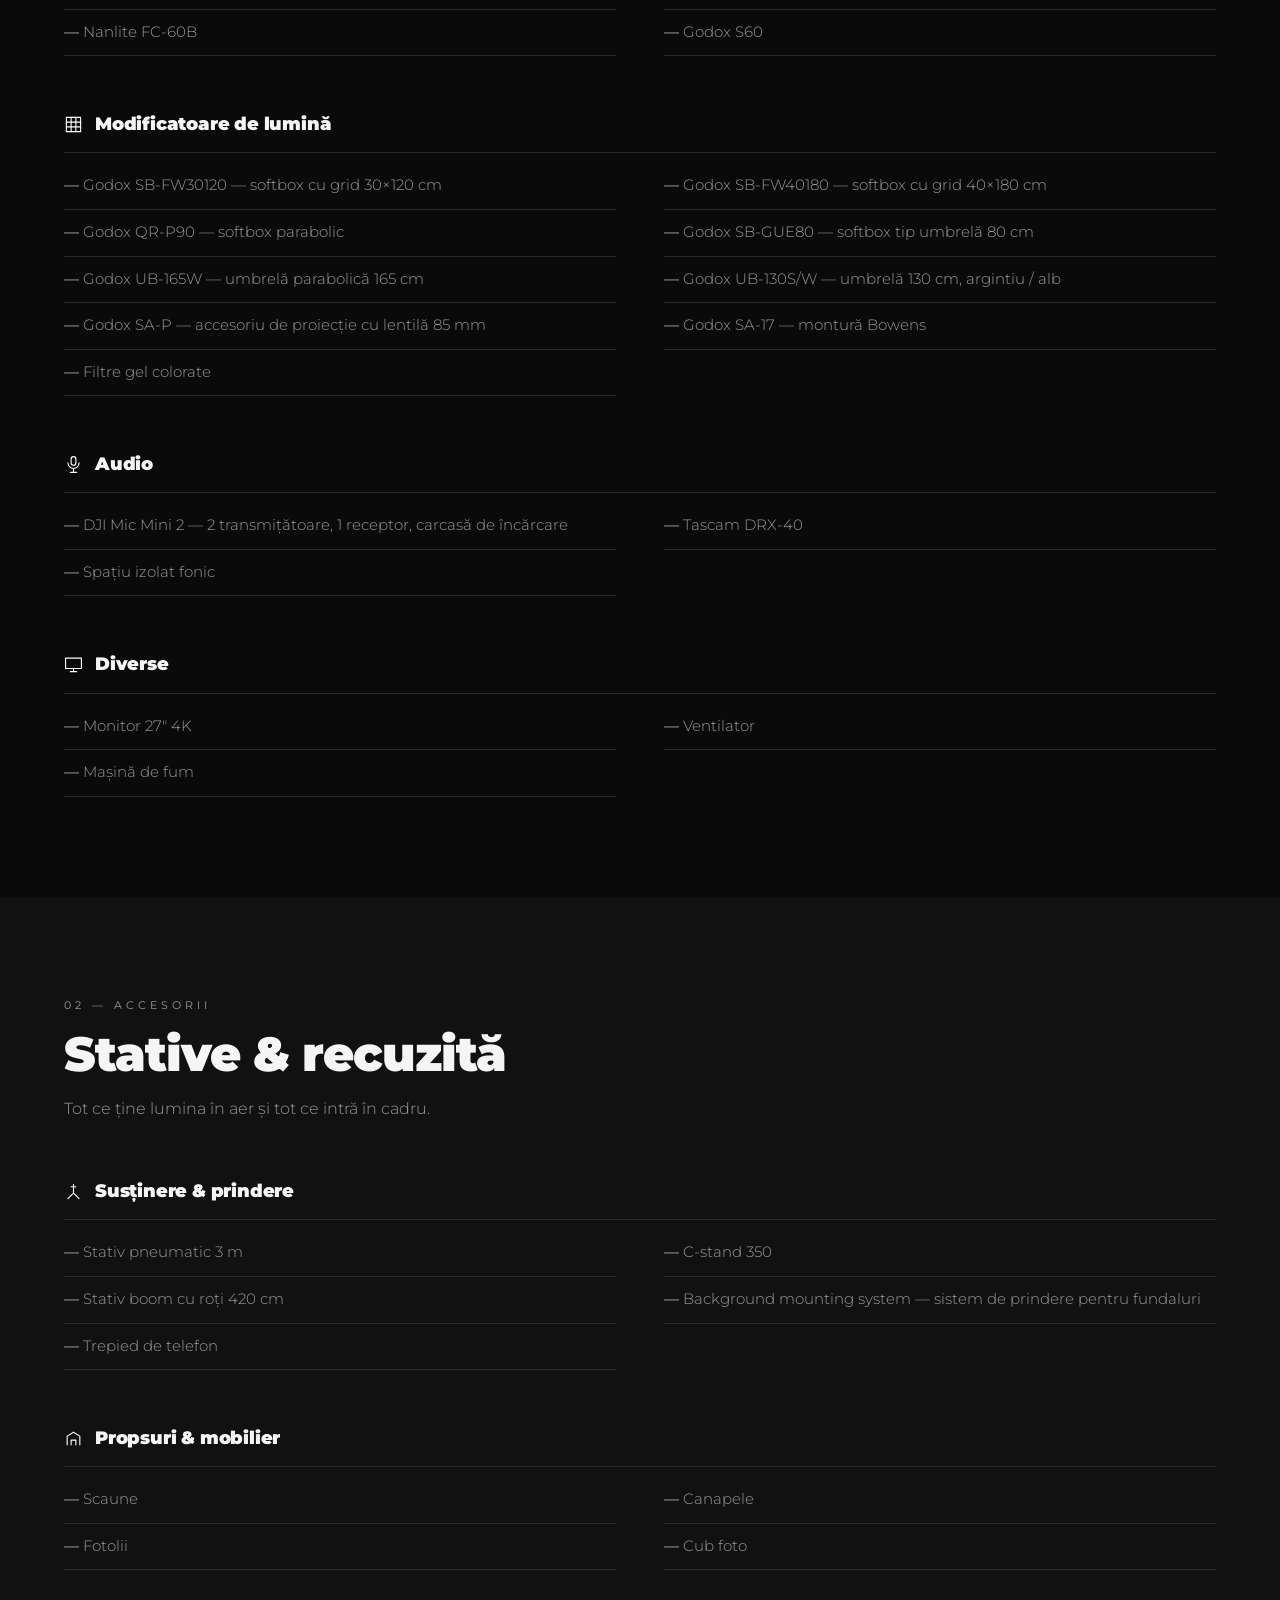
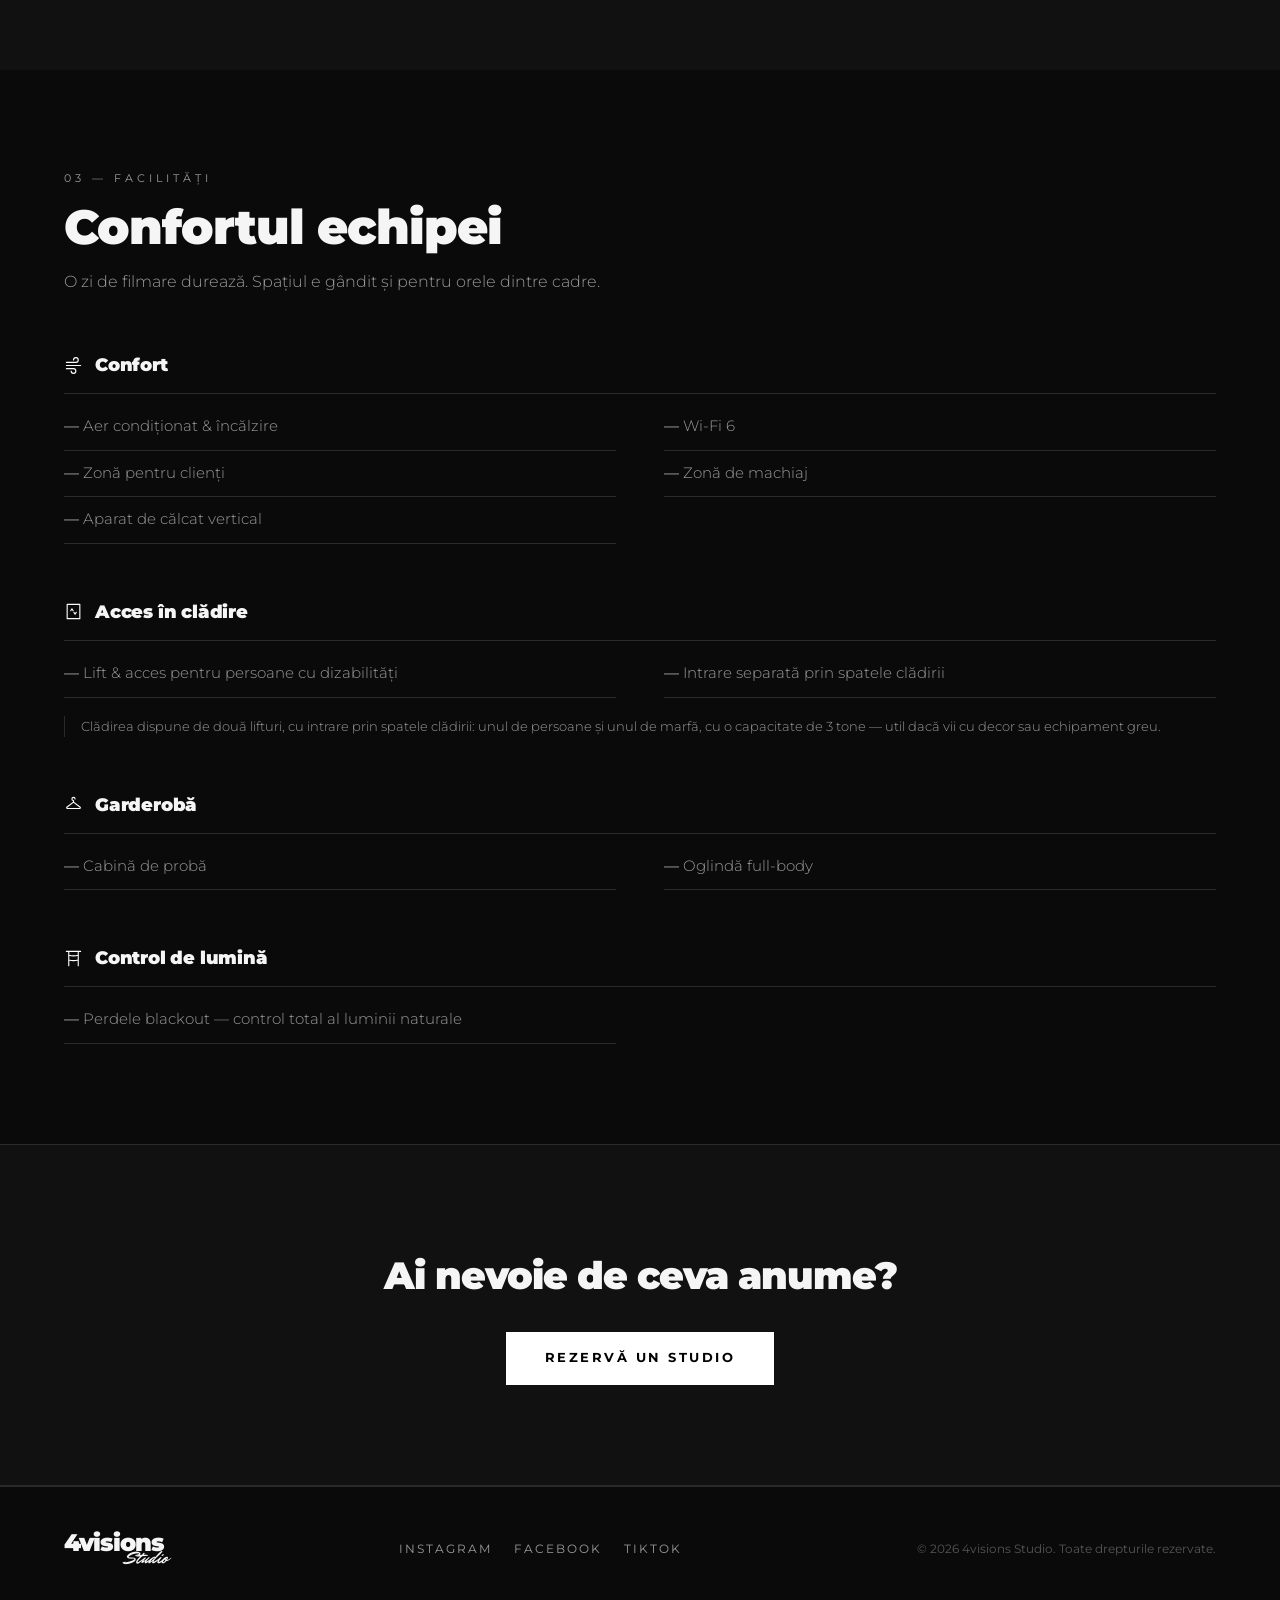
==== commit 3c2d8752: "Poze reale din ambele studiouri, în locul imaginilor demo - Studio Foto: 26 de poze în secțiunea „Sp" ====
--- a/dotari.html
+++ b/dotari.html
@@ -57,17 +57,16 @@
       <p>Corpuri de lumină cu blitz și LED, cu modificatoare pentru orice tip de cadru — de la portret cu lumină moale până la fascicul dur, tăiat cu proiectorul.</p>
     </div>
 
-    <!-- Strip de poze cu echipamentul. Se ascunde automat cât timp niciun fișier nu există,
-         ca pagina să nu arate goală. Ca să îl activezi, pune în poze/ oricare dintre fișierele
-         de mai jos (dotari-lumini.jpg, dotari-modificatoare.jpg, …) — nu trebuie schimbat nimic aici. -->
+    <!-- Strip de poze cu dotările. Pozele sunt aceleași fișiere ca pe pagina Studio Foto
+         (poze/spatiu-XX.jpg) — dacă schimbi fișierul acolo, se schimbă și aici. -->
     <div class="shots-wrap rev">
       <div class="shots">
-        <figure class="gitem"><img src="poze/dotari-lumini.jpg" alt="Lumini Godox și Nanlite din dotarea studioului" onerror="slotGol(this)"><figcaption class="cap">Lumini</figcaption></figure>
-        <figure class="gitem"><img src="poze/dotari-modificatoare.jpg" alt="Softbox-uri, umbrele și modificatoare de lumină" onerror="slotGol(this)"><figcaption class="cap">Modificatoare</figcaption></figure>
-        <figure class="gitem"><img src="poze/dotari-audio.jpg" alt="Echipament audio: DJI Mic Mini 2 și reportofon Tascam" onerror="slotGol(this)"><figcaption class="cap">Audio</figcaption></figure>
-        <figure class="gitem"><img src="poze/dotari-accesorii.jpg" alt="Stative, c-stand și accesorii de platou" onerror="slotGol(this)"><figcaption class="cap">Accesorii de platou</figcaption></figure>
-        <figure class="gitem"><img src="poze/dotari-machiaj.jpg" alt="Zona de machiaj cu oglindă" onerror="slotGol(this)"><figcaption class="cap">Zonă de machiaj</figcaption></figure>
-        <figure class="gitem"><img src="poze/dotari-proba.jpg" alt="Cabina de probă și oglinda full-body" onerror="slotGol(this)"><figcaption class="cap">Cabină de probă</figcaption></figure>
+        <figure class="gitem"><img src="poze/spatiu-09.jpg" alt="Lumini Godox și Nanlite din dotarea studioului" loading="lazy" onerror="slotGol(this)"><figcaption class="cap">Lumini</figcaption></figure>
+        <figure class="gitem"><img src="poze/spatiu-03.jpg" alt="Softbox-uri cu grid, umbrele și modificatoare de lumină" loading="lazy" onerror="slotGol(this)"><figcaption class="cap">Modificatoare</figcaption></figure>
+        <figure class="gitem"><img src="poze/spatiu-17.jpg" alt="Neon ON AIR și boxe în zona de înregistrare" loading="lazy" onerror="slotGol(this)"><figcaption class="cap">Audio</figcaption></figure>
+        <figure class="gitem"><img src="poze/spatiu-11.jpg" alt="Stative, c-stand și boom în studio" loading="lazy" onerror="slotGol(this)"><figcaption class="cap">Accesorii de platou</figcaption></figure>
+        <figure class="gitem"><img src="poze/spatiu-15.jpg" alt="Perete verde de decor și role de fundal colorate" loading="lazy" onerror="slotGol(this)"><figcaption class="cap">Decoruri & fundaluri</figcaption></figure>
+        <figure class="gitem"><img src="poze/spatiu-05.jpg" alt="Vedere de ansamblu din studioul de 90 m²" loading="lazy" onerror="slotGol(this)"><figcaption class="cap">Spațiul de lucru</figcaption></figure>
       </div>
     </div>
 
--- a/style.css
+++ b/style.css
@@ -153,6 +153,9 @@
 .field label{display:block;font-size:.7rem;letter-spacing:2.5px;text-transform:uppercase;color:var(--muted);margin-bottom:10px}
 .field input,.field select,.field textarea{width:100%;background:var(--bg);border:1px solid var(--line);color:#fff;padding:14px 16px;font-family:inherit;font-size:.95rem;transition:border-color .2s;border-radius:0;-webkit-appearance:none}
 .field input:focus,.field select:focus,.field textarea:focus{outline:none;border-color:#fff}
+/* câmp invalid + mesajul de sub el */
+.field input.invalid,.field textarea.invalid{border-color:#e8a0a0}
+.field .err{margin-top:8px;font-size:.75rem;font-weight:300;letter-spacing:0;text-transform:none;color:#e8a0a0}
 .field select{background-image:url("data:image/svg+xml,%3Csvg xmlns='http://www.w3.org/2000/svg' width='12' height='8'%3E%3Cpath d='M1 1l5 5 5-5' stroke='%23999' fill='none' stroke-width='2'/%3E%3C/svg%3E");background-repeat:no-repeat;background-position:right 16px center}
 .two{display:grid;grid-template-columns:1fr 1fr;gap:16px}
 
@@ -173,9 +176,18 @@
 .slots button{background:none;border:1px solid var(--line);color:var(--muted);padding:10px 0;font-size:.8rem;cursor:pointer;transition:.15s;font-family:inherit}
 .slots button:hover{border-color:#fff;color:#fff}
 .slots button.sel{background:#fff;color:#000;font-weight:700;border-color:#fff}
+/* bife pentru extra-uri (operator, editare) */
+.field .chk{display:flex;align-items:center;gap:10px;margin-bottom:10px;cursor:pointer;
+  font-size:.85rem;font-weight:300;letter-spacing:0;text-transform:none;color:var(--muted)}
+.field .chk:last-child{margin-bottom:0}
+.field .chk:hover{color:#fff}
+.field .chk input{width:16px;height:16px;flex:none;padding:0;margin:0;border:none;background:none;
+  appearance:auto;-webkit-appearance:checkbox;accent-color:#fff;cursor:pointer}
 .summary{margin-top:22px;border:1px dashed var(--line);padding:18px;font-size:.85rem;color:var(--muted)}
 .summary b{color:#fff}
 .summary .est{font-size:1.25rem;font-weight:900;color:#fff;margin-top:6px}
+.summary .est-detail{margin-top:8px;font-size:.78rem;line-height:1.75}
+.summary .est-detail b{font-weight:600}
 .book .btn{width:100%;margin-top:8px}
 .ok-msg{display:none;margin-top:16px;border:1px solid #2e5c34;background:#12210f;color:#9fd98f;padding:14px 18px;font-size:.85rem}
 
@@ -231,7 +243,6 @@
   .nav-links li{width:100%;text-align:center}
   .nav-links a{display:block;padding:17px 0;border-top:1px solid var(--line)}
   .nav-cta{display:none}
-  .grid{grid-template-columns:1fr}
   .hero .stats{flex-direction:column;width:100%;max-width:340px}
   .hero .stats div+div{border-left:none;border-top:1px solid var(--line)}
   .slots{grid-template-columns:repeat(3,1fr)}
@@ -252,8 +263,10 @@
 .statbar div+div{border-left:1px solid var(--line)}
 .statbar b{display:block;font-size:1.3rem;font-weight:900}
 .statbar span{font-size:.65rem;letter-spacing:2px;text-transform:uppercase;color:var(--muted)}
-.space-grid{display:grid;grid-template-columns:repeat(3,1fr);gap:18px}
+.space-grid{display:grid;grid-template-columns:repeat(3,1fr);gap:18px;grid-auto-flow:dense}
 .space-grid .gitem{aspect-ratio:3/4}
+/* Poză orizontală: ocupă două coloane, la aceeași înălțime cu una verticală de alături. */
+.space-grid .gitem.wide{grid-column:span 2;aspect-ratio:3/2}
 /* Slot fără poză: apare cât timp fișierul din src nu există.
    Pui fișierul în poze/ cu numele din comentariul HTML și slotul devine poză, fără alte modificări. */
 .gitem.slot-gol{background:var(--bg2);border:1px dashed var(--line);cursor:default}
@@ -290,7 +303,8 @@
 .shots{display:grid;grid-template-columns:repeat(3,1fr);gap:18px;margin-bottom:54px}
 .shots .gitem{aspect-ratio:4/3}
 @media(max-width:900px){
-  .space-grid{grid-template-columns:1fr}
+  .space-grid{grid-template-columns:1fr 1fr}
+  .space-grid .gitem.wide{grid-column:span 2}
   .feat{grid-template-columns:1fr}
   .statbar div{padding:12px 18px}
   .dot-grid{grid-template-columns:1fr 1fr}
@@ -298,5 +312,8 @@
 }
 @media(max-width:640px){
   .room .btns{grid-template-columns:1fr}
-  .dot-grid,.shots{grid-template-columns:1fr}
-}
+  .dot-grid{grid-template-columns:1fr}
+  /* Pe telefon pozele rămân câte două pe rând; cele orizontale țin rândul întreg. */
+  .grid,.space-grid,.shots{grid-template-columns:1fr 1fr;gap:10px}
+  .space-grid .gitem.wide{grid-column:span 2}
+}
